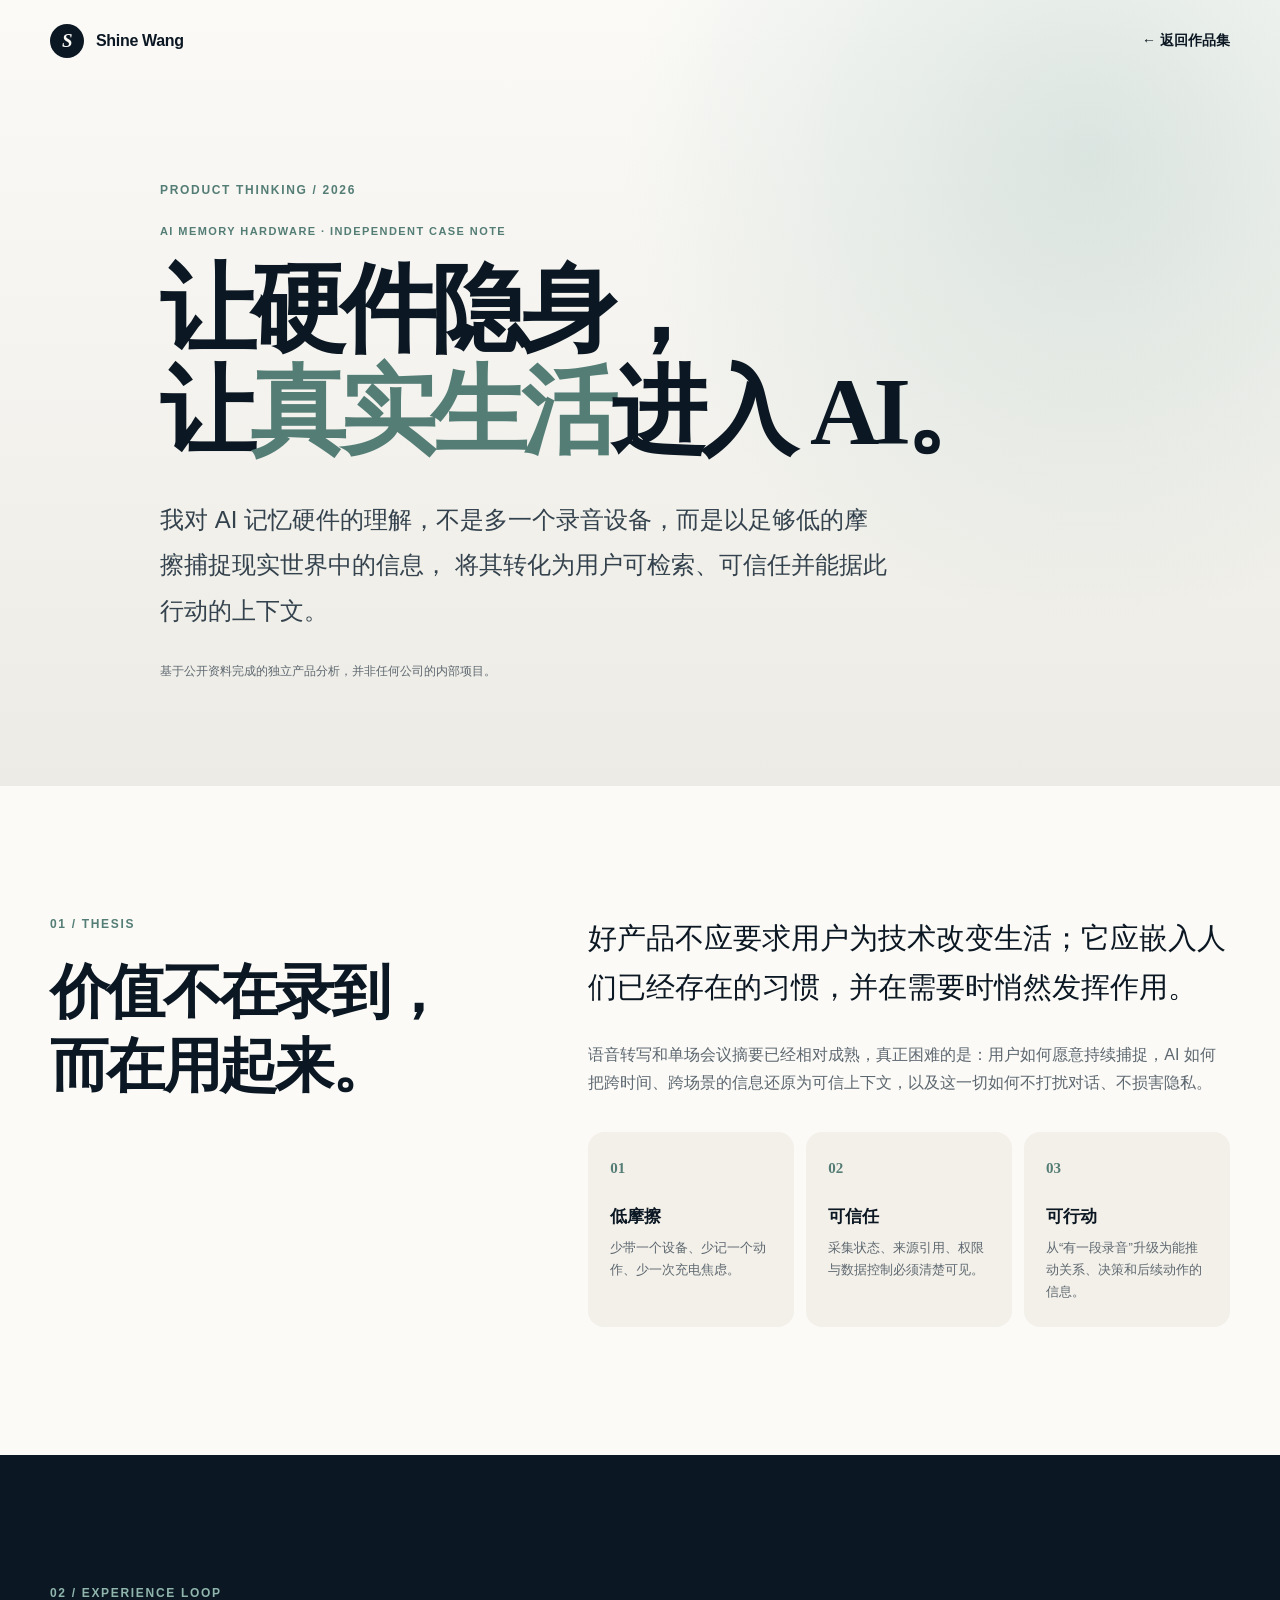
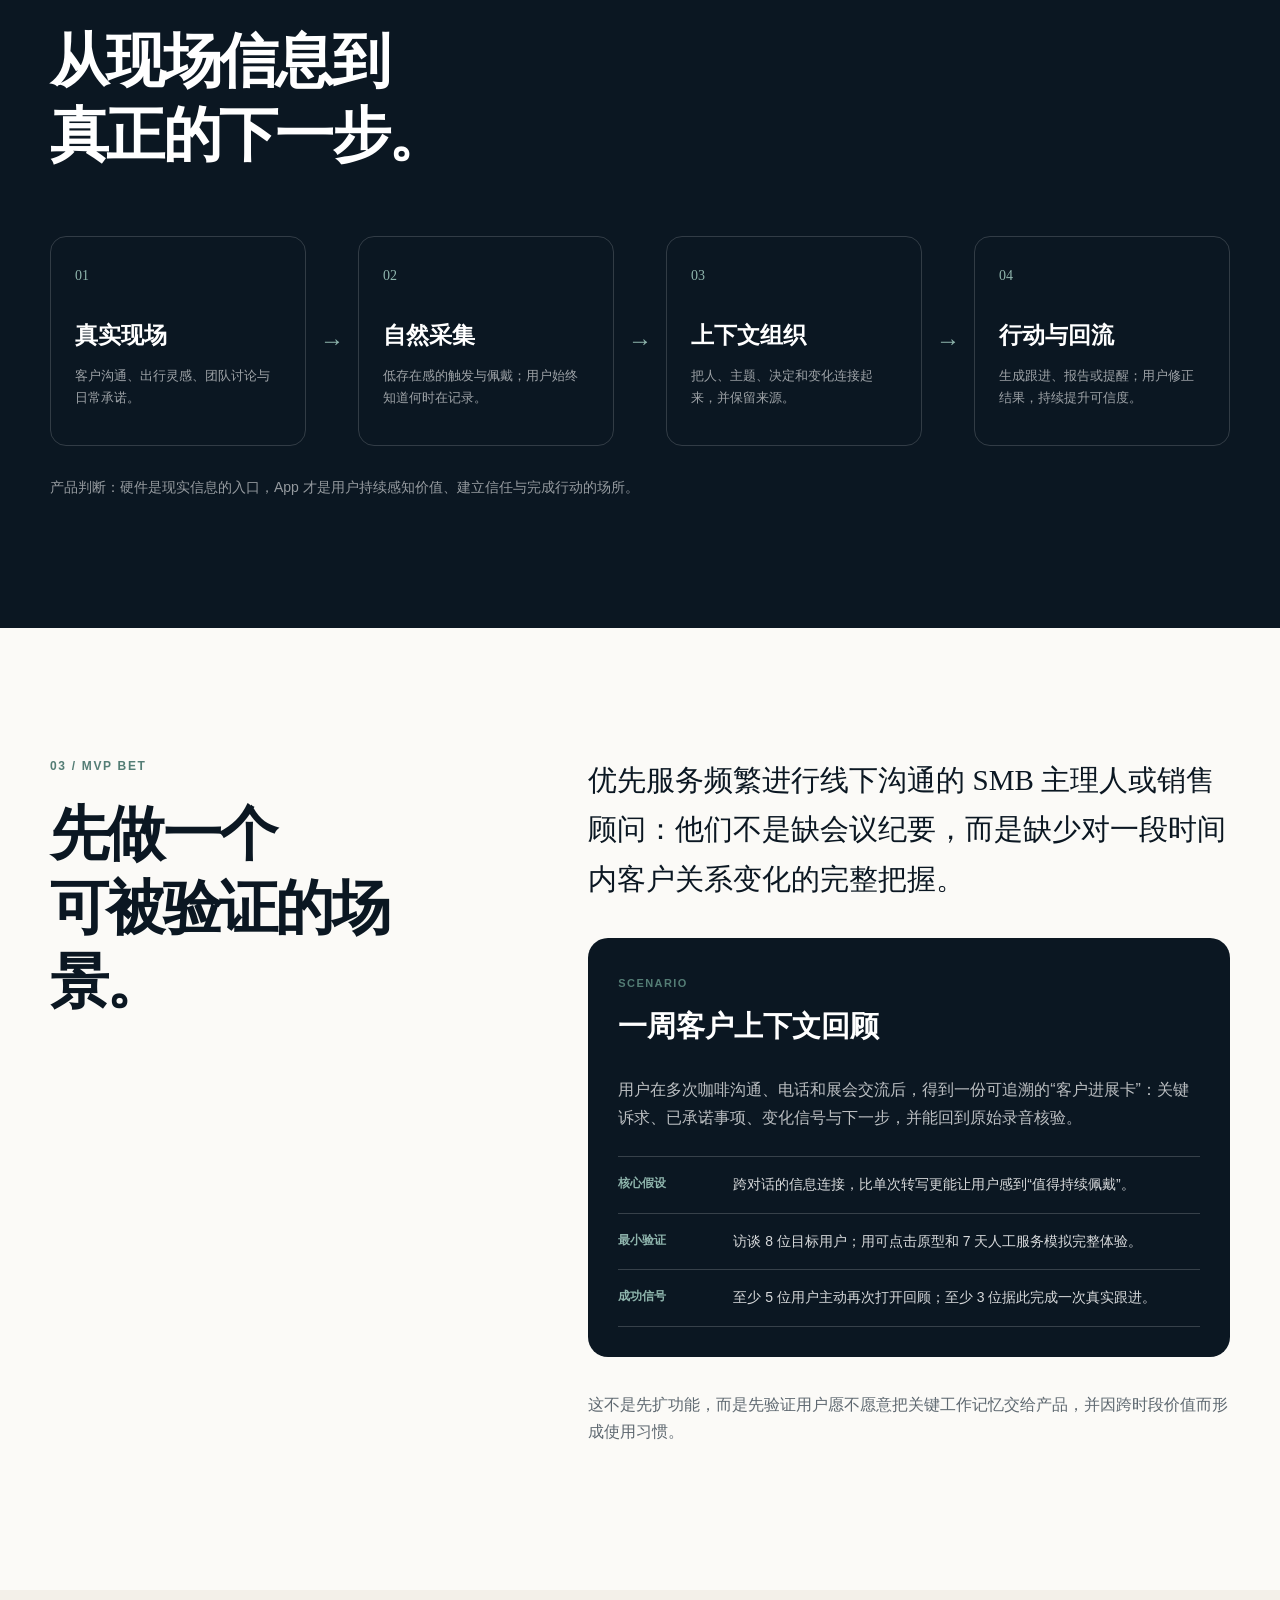
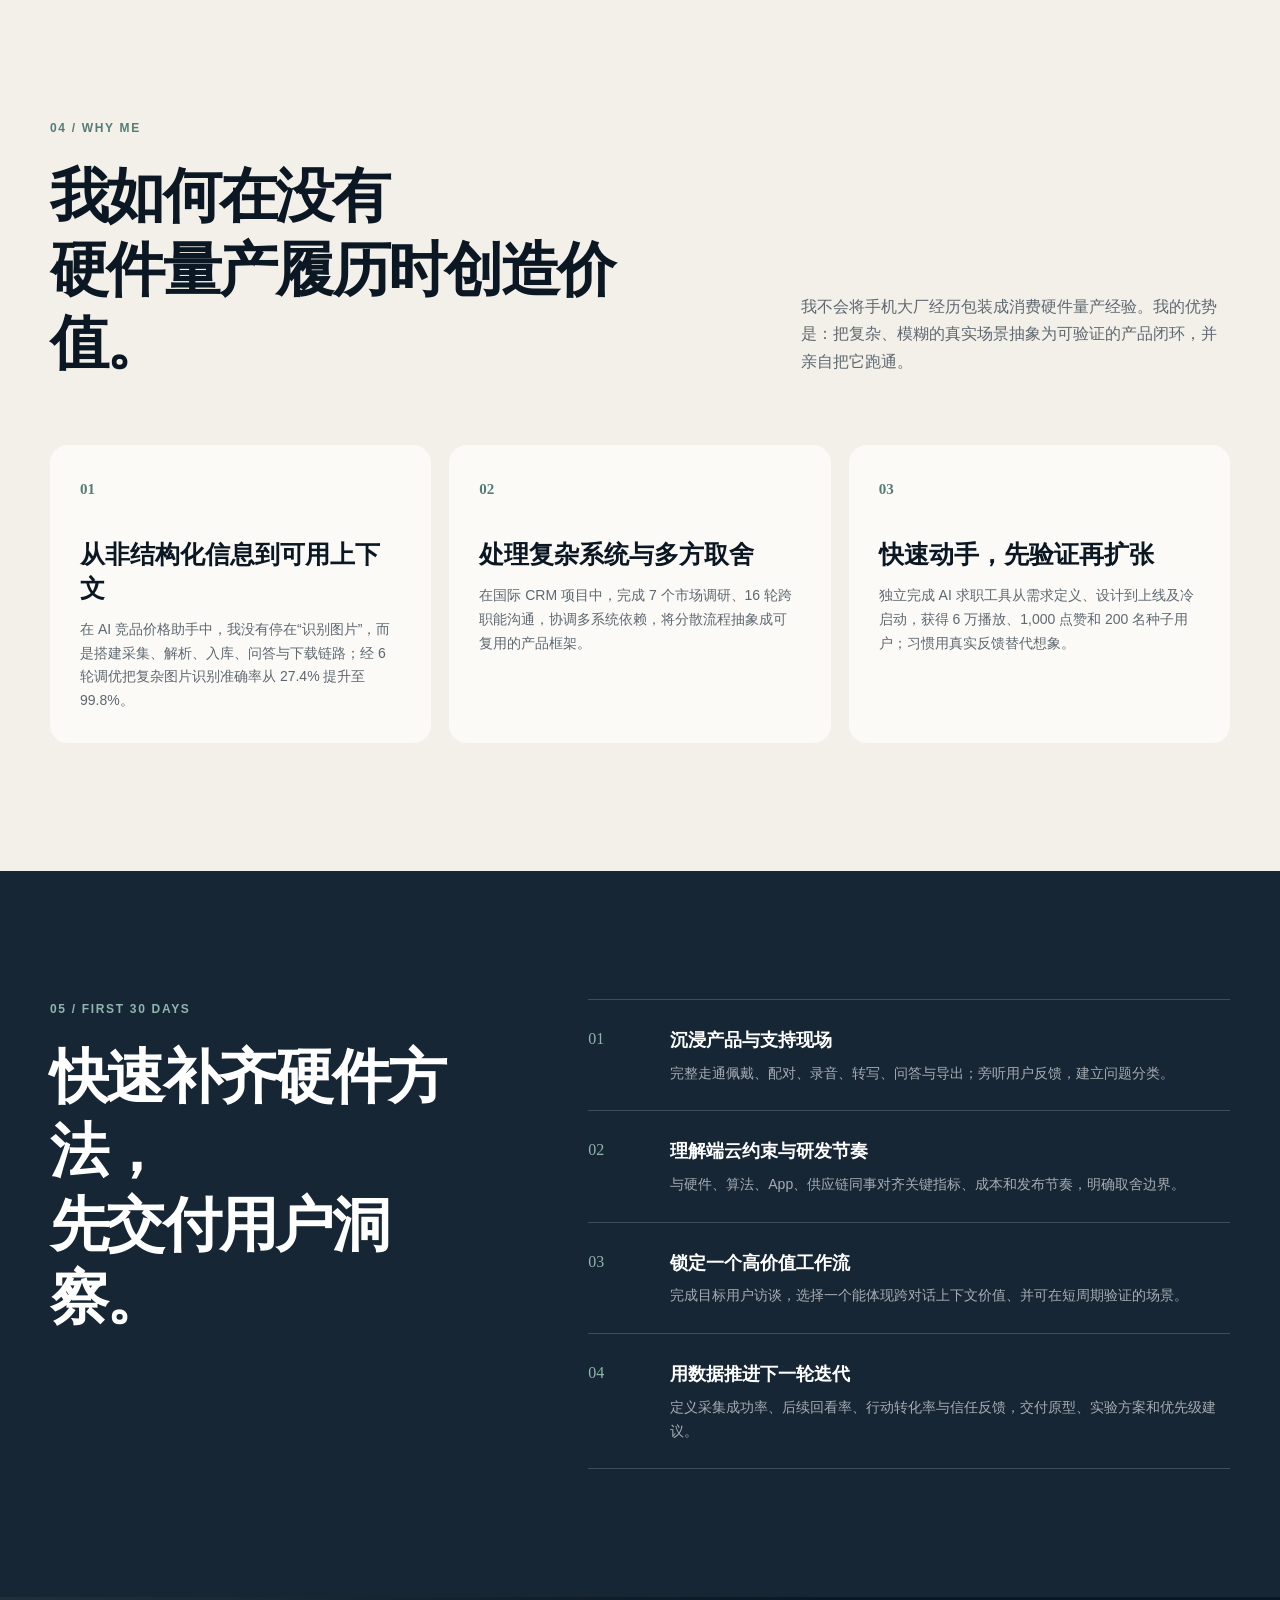
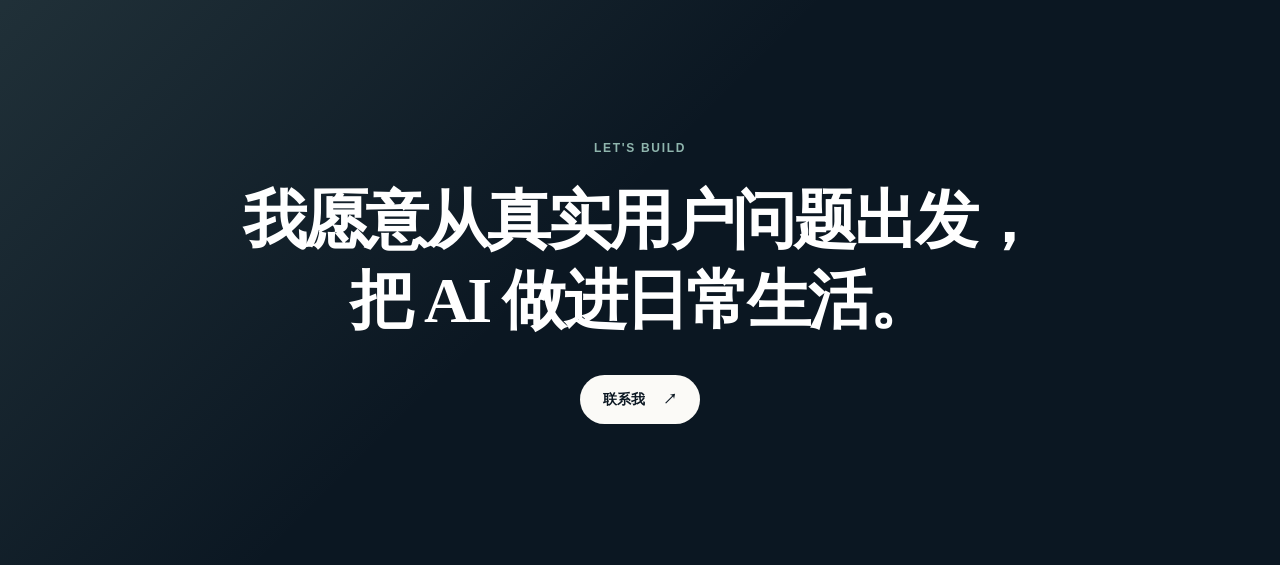
==== ai-memory-hardware-case.html @ 76bd816e "Add AI memory hardware case study" ====
<!doctype html>
<html lang="zh-CN">
<head>
  <meta charset="UTF-8">
  <meta name="viewport" content="width=device-width, initial-scale=1.0">
  <meta name="description" content="王海杏关于 AI 记忆硬件的独立产品思考：从无感采集、上下文理解到行动闭环。">
  <meta name="theme-color" content="#0b1722">
  <title>AI 记忆硬件产品思考｜Shine Wang</title>
  <link rel="stylesheet" href="./styles.css">
</head>
<body class="case-page">
  <a class="skip-link" href="#main">跳到主要内容</a>
  <header class="site-header scrolled" data-header>
    <nav class="nav shell" aria-label="主导航">
      <a class="brand" href="./index.html" aria-label="返回作品集首页">
        <span class="brand-mark">S</span>
        <span>Shine Wang</span>
      </a>
      <a class="case-back" href="./index.html#work">← 返回作品集</a>
    </nav>
  </header>

  <main id="main">
    <section class="case-hero">
      <div class="shell case-hero-inner" data-reveal>
        <p class="section-kicker">PRODUCT THINKING / 2026</p>
        <p class="case-label">AI MEMORY HARDWARE · INDEPENDENT CASE NOTE</p>
        <h1>让硬件隐身，<br>让<span>真实生活</span>进入 AI。</h1>
        <p class="case-lead">
          我对 AI 记忆硬件的理解，不是多一个录音设备，而是以足够低的摩擦捕捉现实世界中的信息，
          将其转化为用户可检索、可信任并能据此行动的上下文。
        </p>
        <p class="case-disclaimer">基于公开资料完成的独立产品分析，并非任何公司的内部项目。</p>
      </div>
    </section>

    <section class="case-section case-thesis">
      <div class="shell case-split">
        <div class="case-sticky" data-reveal>
          <p class="section-kicker">01 / THESIS</p>
          <h2>价值不在录到，<br>而在用起来。</h2>
        </div>
        <div class="case-copy" data-reveal>
          <p class="lead">好产品不应要求用户为技术改变生活；它应嵌入人们已经存在的习惯，并在需要时悄然发挥作用。</p>
          <p>语音转写和单场会议摘要已经相对成熟，真正困难的是：用户如何愿意持续捕捉，AI 如何把跨时间、跨场景的信息还原为可信上下文，以及这一切如何不打扰对话、不损害隐私。</p>
          <div class="principle-grid">
            <article><span>01</span><h3>低摩擦</h3><p>少带一个设备、少记一个动作、少一次充电焦虑。</p></article>
            <article><span>02</span><h3>可信任</h3><p>采集状态、来源引用、权限与数据控制必须清楚可见。</p></article>
            <article><span>03</span><h3>可行动</h3><p>从“有一段录音”升级为能推动关系、决策和后续动作的信息。</p></article>
          </div>
        </div>
      </div>
    </section>

    <section class="case-section case-loop">
      <div class="shell" data-reveal>
        <p class="section-kicker light">02 / EXPERIENCE LOOP</p>
        <h2>从现场信息到<br>真正的下一步。</h2>
        <div class="loop-flow" aria-label="AI 记忆硬件体验闭环">
          <article><span>01</span><strong>真实现场</strong><p>客户沟通、出行灵感、团队讨论与日常承诺。</p></article>
          <i aria-hidden="true">→</i>
          <article><span>02</span><strong>自然采集</strong><p>低存在感的触发与佩戴；用户始终知道何时在记录。</p></article>
          <i aria-hidden="true">→</i>
          <article><span>03</span><strong>上下文组织</strong><p>把人、主题、决定和变化连接起来，并保留来源。</p></article>
          <i aria-hidden="true">→</i>
          <article><span>04</span><strong>行动与回流</strong><p>生成跟进、报告或提醒；用户修正结果，持续提升可信度。</p></article>
        </div>
        <p class="case-caption">产品判断：硬件是现实信息的入口，App 才是用户持续感知价值、建立信任与完成行动的场所。</p>
      </div>
    </section>

    <section class="case-section">
      <div class="shell case-split">
        <div class="case-sticky" data-reveal>
          <p class="section-kicker">03 / MVP BET</p>
          <h2>先做一个<br>可被验证的场景。</h2>
        </div>
        <div class="case-copy" data-reveal>
          <p class="lead">优先服务频繁进行线下沟通的 SMB 主理人或销售顾问：他们不是缺会议纪要，而是缺少对一段时间内客户关系变化的完整把握。</p>
          <div class="mvp-card">
            <div><span class="case-eyebrow">SCENARIO</span><h3>一周客户上下文回顾</h3></div>
            <p>用户在多次咖啡沟通、电话和展会交流后，得到一份可追溯的“客户进展卡”：关键诉求、已承诺事项、变化信号与下一步，并能回到原始录音核验。</p>
            <dl>
              <div><dt>核心假设</dt><dd>跨对话的信息连接，比单次转写更能让用户感到“值得持续佩戴”。</dd></div>
              <div><dt>最小验证</dt><dd>访谈 8 位目标用户；用可点击原型和 7 天人工服务模拟完整体验。</dd></div>
              <div><dt>成功信号</dt><dd>至少 5 位用户主动再次打开回顾；至少 3 位据此完成一次真实跟进。</dd></div>
            </dl>
          </div>
          <p>这不是先扩功能，而是先验证用户愿不愿意把关键工作记忆交给产品，并因跨时段价值而形成使用习惯。</p>
        </div>
      </div>
    </section>

    <section class="case-section case-evidence">
      <div class="shell">
        <div class="case-evidence-heading" data-reveal>
          <div><p class="section-kicker">04 / WHY ME</p><h2>我如何在没有<br>硬件量产履历时创造价值。</h2></div>
          <p>我不会将手机大厂经历包装成消费硬件量产经验。我的优势是：把复杂、模糊的真实场景抽象为可验证的产品闭环，并亲自把它跑通。</p>
        </div>
        <div class="evidence-grid">
          <article data-reveal><span>01</span><h3>从非结构化信息到可用上下文</h3><p>在 AI 竞品价格助手中，我没有停在“识别图片”，而是搭建采集、解析、入库、问答与下载链路；经 6 轮调优把复杂图片识别准确率从 27.4% 提升至 99.8%。</p></article>
          <article data-reveal><span>02</span><h3>处理复杂系统与多方取舍</h3><p>在国际 CRM 项目中，完成 7 个市场调研、16 轮跨职能沟通，协调多系统依赖，将分散流程抽象成可复用的产品框架。</p></article>
          <article data-reveal><span>03</span><h3>快速动手，先验证再扩张</h3><p>独立完成 AI 求职工具从需求定义、设计到上线及冷启动，获得 6 万播放、1,000 点赞和 200 名种子用户；习惯用真实反馈替代想象。</p></article>
        </div>
      </div>
    </section>

    <section class="case-section case-plan">
      <div class="shell case-split">
        <div class="case-sticky" data-reveal>
          <p class="section-kicker light">05 / FIRST 30 DAYS</p>
          <h2>快速补齐硬件方法，<br>先交付用户洞察。</h2>
        </div>
        <ol class="plan-list" data-reveal>
          <li><span>01</span><div><h3>沉浸产品与支持现场</h3><p>完整走通佩戴、配对、录音、转写、问答与导出；旁听用户反馈，建立问题分类。</p></div></li>
          <li><span>02</span><div><h3>理解端云约束与研发节奏</h3><p>与硬件、算法、App、供应链同事对齐关键指标、成本和发布节奏，明确取舍边界。</p></div></li>
          <li><span>03</span><div><h3>锁定一个高价值工作流</h3><p>完成目标用户访谈，选择一个能体现跨对话上下文价值、并可在短周期验证的场景。</p></div></li>
          <li><span>04</span><div><h3>用数据推进下一轮迭代</h3><p>定义采集成功率、后续回看率、行动转化率与信任反馈，交付原型、实验方案和优先级建议。</p></div></li>
        </ol>
      </div>
    </section>

    <section class="case-contact">
      <div class="shell" data-reveal>
        <p class="section-kicker light">LET'S BUILD</p>
        <h2>我愿意从真实用户问题出发，<br>把 AI 做进日常生活。</h2>
        <a class="button button-light" href="mailto:ingridwang2021@163.com">联系我 <span aria-hidden="true">↗</span></a>
      </div>
    </section>
  </main>
  <script src="./script.js" defer></script>
</body>
</html>
---- styles.css ----
:root {
  --ink: #0b1722;
  --ink-soft: #162635;
  --paper: #f3f0e9;
  --paper-bright: #fbfaf7;
  --sage: #8fb5ad;
  --sage-dark: #547d75;
  --line: rgba(11, 23, 34, 0.16);
  --muted: #5e6870;
  --white: #ffffff;
  --shell: 1180px;
  --radius: 24px;
  --shadow: 0 24px 70px rgba(11, 23, 34, 0.12);
}

* {
  box-sizing: border-box;
}

html {
  scroll-behavior: smooth;
  scroll-padding-top: 92px;
}

body {
  margin: 0;
  color: var(--ink);
  background: var(--paper);
  font-family: Inter, "SF Pro Text", "PingFang SC", "Microsoft YaHei", sans-serif;
  line-height: 1.7;
  -webkit-font-smoothing: antialiased;
}

body.menu-open {
  overflow: hidden;
}

img {
  display: block;
  max-width: 100%;
}

a {
  color: inherit;
}

button,
a {
  -webkit-tap-highlight-color: transparent;
}

button:focus-visible,
a:focus-visible {
  outline: 3px solid var(--sage);
  outline-offset: 4px;
}

.skip-link {
  position: fixed;
  top: 10px;
  left: 10px;
  z-index: 2000;
  padding: 10px 16px;
  color: var(--white);
  background: var(--ink);
  border-radius: 8px;
  transform: translateY(-160%);
  transition: transform 0.2s ease;
}

.skip-link:focus {
  transform: translateY(0);
}

.shell {
  width: min(calc(100% - 40px), var(--shell));
  margin-inline: auto;
}

.site-header {
  position: fixed;
  inset: 0 0 auto;
  z-index: 1000;
  transition: background 0.25s ease, box-shadow 0.25s ease;
}

.site-header.scrolled {
  background: rgba(243, 240, 233, 0.9);
  box-shadow: 0 1px 0 var(--line);
  backdrop-filter: blur(18px);
  -webkit-backdrop-filter: blur(18px);
}

.nav {
  height: 82px;
  display: flex;
  align-items: center;
  justify-content: space-between;
}

.brand {
  display: inline-flex;
  align-items: center;
  gap: 12px;
  color: var(--ink);
  font-weight: 750;
  letter-spacing: -0.02em;
  text-decoration: none;
}

.brand-mark {
  width: 34px;
  height: 34px;
  display: grid;
  place-items: center;
  color: var(--paper-bright);
  background: var(--ink);
  border-radius: 50%;
  font-family: Georgia, "Times New Roman", serif;
  font-size: 19px;
  font-style: italic;
}

.nav-links {
  display: flex;
  align-items: center;
  gap: 32px;
}

.nav-links a {
  color: var(--ink);
  font-size: 14px;
  font-weight: 650;
  text-decoration: none;
}

.nav-links a:not(.nav-contact) {
  position: relative;
}

.nav-links a:not(.nav-contact)::after {
  position: absolute;
  right: 0;
  bottom: -6px;
  left: 0;
  height: 1px;
  content: "";
  background: var(--ink);
  transform: scaleX(0);
  transform-origin: right;
  transition: transform 0.2s ease;
}

.nav-links a:hover::after {
  transform: scaleX(1);
  transform-origin: left;
}

.nav-contact {
  padding: 10px 18px;
  color: var(--white) !important;
  background: var(--ink);
  border-radius: 999px;
}

.menu-button {
  display: none;
}

.hero {
  min-height: 100vh;
  padding: 145px 0 72px;
  overflow: hidden;
  background:
    radial-gradient(circle at 85% 22%, rgba(143, 181, 173, 0.22), transparent 26rem),
    linear-gradient(180deg, var(--paper-bright), var(--paper));
}

.hero-grid {
  display: grid;
  grid-template-columns: minmax(0, 1.15fr) minmax(340px, 0.7fr);
  gap: clamp(56px, 8vw, 110px);
  align-items: center;
}

.eyebrow,
.section-kicker {
  margin: 0 0 22px;
  color: var(--sage-dark);
  font-size: 12px;
  font-weight: 800;
  letter-spacing: 0.14em;
}

.eyebrow {
  display: flex;
  align-items: center;
  gap: 10px;
}

.eyebrow span {
  width: 28px;
  height: 1px;
  background: currentColor;
}

.hero h1 {
  max-width: 720px;
  margin: 0;
  font-family: "Songti SC", "STSong", Georgia, serif;
  font-size: clamp(48px, 6.5vw, 84px);
  font-weight: 600;
  letter-spacing: -0.055em;
  line-height: 1.08;
}

.hero h1 span {
  color: var(--sage-dark);
}

.hero-intro {
  max-width: 650px;
  margin: 30px 0 0;
  color: #34424d;
  font-size: clamp(17px, 1.7vw, 20px);
  line-height: 1.9;
}

.hero-actions,
.contact-actions {
  display: flex;
  flex-wrap: wrap;
  gap: 12px;
}

.hero-actions {
  margin-top: 36px;
}

.button {
  min-height: 48px;
  display: inline-flex;
  align-items: center;
  justify-content: center;
  gap: 18px;
  padding: 12px 22px;
  border: 1px solid transparent;
  border-radius: 999px;
  font-size: 14px;
  font-weight: 750;
  text-decoration: none;
  transition: transform 0.2s ease, background 0.2s ease, color 0.2s ease;
}

.button:hover {
  transform: translateY(-2px);
}

.button-primary {
  color: var(--white);
  background: var(--ink);
}

.button-primary:hover {
  background: var(--sage-dark);
}

.button-ghost {
  border-color: var(--line);
  background: rgba(255, 255, 255, 0.4);
}

.hero-focus {
  display: flex;
  flex-wrap: wrap;
  gap: 10px;
  margin-top: 34px;
}

.hero-focus span {
  padding: 7px 12px;
  color: var(--muted);
  border: 1px solid var(--line);
  border-radius: 999px;
  font-size: 12px;
  font-weight: 650;
}

.portrait-wrap {
  position: relative;
  width: min(100%, 430px);
  justify-self: end;
}

.portrait-card {
  position: relative;
  padding: 12px;
  background: #e9ebe8;
  border: 1px solid rgba(255, 255, 255, 0.9);
  border-radius: 30px;
  box-shadow: var(--shadow);
  transform: rotate(1.2deg);
}

.portrait-card::before {
  position: absolute;
  top: -18px;
  left: 50%;
  width: 92px;
  height: 35px;
  content: "";
  background: rgba(220, 216, 202, 0.78);
  box-shadow: 0 3px 8px rgba(11, 23, 34, 0.08);
  transform: translateX(-50%) rotate(-2deg);
}

.portrait-card img {
  width: 100%;
  aspect-ratio: 2 / 3;
  object-fit: cover;
  border-radius: 21px;
}

.portrait-note {
  position: absolute;
  right: -32px;
  bottom: 48px;
  min-width: 180px;
  padding: 16px 20px;
  color: var(--white);
  background: var(--ink);
  border-radius: 16px;
  box-shadow: 0 14px 30px rgba(11, 23, 34, 0.22);
  transform: rotate(-3deg);
}

.portrait-note span,
.portrait-note strong {
  display: block;
}

.portrait-note span {
  margin-bottom: 3px;
  color: var(--sage);
  font-size: 10px;
  font-weight: 800;
  letter-spacing: 0.16em;
}

.portrait-note strong {
  font-size: 13px;
}

.impact-strip {
  display: grid;
  grid-template-columns: repeat(3, 1fr);
  margin-top: 76px;
  border-top: 1px solid var(--line);
}

.impact-strip > div {
  display: grid;
  grid-template-columns: auto 1fr;
  gap: 18px;
  align-items: center;
  padding: 27px 32px;
  border-right: 1px solid var(--line);
}

.impact-strip > div:first-child {
  padding-left: 0;
}

.impact-strip > div:last-child {
  border-right: 0;
}

.impact-strip strong {
  font-family: Georgia, "Times New Roman", serif;
  font-size: 28px;
}

.impact-strip span {
  max-width: 120px;
  color: var(--muted);
  font-size: 12px;
  line-height: 1.5;
}

.section {
  padding: clamp(86px, 10vw, 140px) 0;
}

.about {
  background: var(--paper);
}

.about-grid,
.experience-grid {
  display: grid;
  grid-template-columns: 0.85fr 1.15fr;
  gap: clamp(50px, 10vw, 140px);
}

.section-heading h2,
.work-heading h2,
.contact h2 {
  margin: 0;
  font-family: "Songti SC", "STSong", Georgia, serif;
  font-size: clamp(38px, 5vw, 62px);
  font-weight: 600;
  letter-spacing: -0.045em;
  line-height: 1.22;
}

.lead {
  margin-top: 0;
  color: var(--ink);
  font-size: clamp(21px, 2.4vw, 29px);
  font-family: "Songti SC", "STSong", Georgia, serif;
  line-height: 1.7;
}

.about-copy > p:not(.lead) {
  color: var(--muted);
  font-size: 16px;
}

.capability-list {
  display: grid;
  grid-template-columns: repeat(2, minmax(0, 1fr));
  gap: 0 28px;
  margin-top: 38px;
  border-top: 1px solid var(--line);
}

.capability-list span {
  padding: 14px 0;
  border-bottom: 1px solid var(--line);
  font-size: 14px;
  font-weight: 700;
}

.work {
  color: var(--white);
  background: var(--ink);
}

.section-kicker.light {
  color: var(--sage);
}

.work-heading {
  display: grid;
  grid-template-columns: 1fr 0.7fr;
  gap: 60px;
  align-items: end;
  margin-bottom: 70px;
}

.work-heading > p {
  max-width: 480px;
  margin: 0 0 8px;
  color: rgba(255, 255, 255, 0.62);
  font-size: 15px;
}

.project-list {
  border-top: 1px solid rgba(255, 255, 255, 0.18);
}

.project {
  display: grid;
  grid-template-columns: 70px minmax(0, 1fr) 180px;
  gap: 36px;
  padding: 52px 0;
  border-bottom: 1px solid rgba(255, 255, 255, 0.18);
}

.project-index {
  color: var(--sage);
  font-family: Georgia, "Times New Roman", serif;
  font-size: 18px;
}

.project-main {
  max-width: 730px;
}

.project-tags {
  display: flex;
  flex-wrap: wrap;
  gap: 8px;
  margin-bottom: 14px;
}

.project-tags span {
  padding: 5px 9px;
  color: var(--sage);
  border: 1px solid rgba(143, 181, 173, 0.42);
  border-radius: 999px;
  font-size: 9px;
  font-weight: 800;
  letter-spacing: 0.12em;
}

.project h3 {
  margin: 0 0 14px;
  font-family: "Songti SC", "STSong", Georgia, serif;
  font-size: clamp(29px, 3vw, 42px);
  font-weight: 600;
}

.project p {
  margin: 0;
  color: rgba(255, 255, 255, 0.66);
}

.project ul {
  display: grid;
  gap: 5px;
  margin: 22px 0 0;
  padding: 0;
  list-style: none;
}

.project li {
  position: relative;
  padding-left: 18px;
  color: rgba(255, 255, 255, 0.88);
  font-size: 14px;
}

.project li::before {
  position: absolute;
  top: 0.65em;
  left: 0;
  width: 5px;
  height: 5px;
  content: "";
  background: var(--sage);
  border-radius: 50%;
}

.project-metric {
  align-self: start;
  padding-left: 26px;
  border-left: 1px solid rgba(255, 255, 255, 0.18);
}

.project-metric strong,
.project-metric span {
  display: block;
}

.project-metric strong {
  color: var(--sage);
  font-family: Georgia, "Times New Roman", serif;
  font-size: 46px;
  line-height: 1.15;
}

.project-metric span {
  margin-top: 8px;
  color: rgba(255, 255, 255, 0.5);
  font-size: 12px;
  line-height: 1.5;
}

.text-link {
  display: inline-flex;
  gap: 9px;
  margin-top: 26px;
  padding-bottom: 3px;
  color: var(--white);
  border-bottom: 1px solid var(--sage);
  font-size: 13px;
  font-weight: 750;
  text-decoration: none;
}

.experience {
  background: var(--paper-bright);
}

.timeline {
  border-top: 1px solid var(--line);
}

.timeline-item {
  display: grid;
  grid-template-columns: 145px 1fr;
  gap: 32px;
  padding: 30px 0;
  border-bottom: 1px solid var(--line);
}

.timeline-date {
  color: var(--sage-dark);
  font-family: Georgia, "Times New Roman", serif;
  font-size: 14px;
  font-weight: 700;
}

.timeline-place {
  margin: 0 0 6px !important;
  color: var(--sage-dark) !important;
  font-size: 12px !important;
  font-weight: 800;
  letter-spacing: 0.05em;
}

.timeline h3 {
  margin: 0 0 7px;
  font-size: 20px;
}

.timeline p {
  margin: 0;
  color: var(--muted);
  font-size: 14px;
}

.contact {
  color: var(--white);
  background:
    linear-gradient(135deg, rgba(143, 181, 173, 0.12), transparent 48%),
    var(--ink-soft);
}

.contact-inner {
  max-width: 900px;
  text-align: center;
}

.contact h2 {
  margin-bottom: 28px;
  font-size: clamp(42px, 6vw, 72px);
}

.contact-inner > p:not(.section-kicker) {
  color: rgba(255, 255, 255, 0.62);
}

.contact-actions {
  justify-content: center;
  margin-top: 36px;
}

.button-light {
  color: var(--ink);
  background: var(--paper-bright);
}

.button-outline-light {
  color: var(--white);
  border-color: rgba(255, 255, 255, 0.32);
}

.button-outline-light:hover {
  color: var(--ink);
  background: var(--white);
}

.footer {
  padding: 24px 0;
  color: rgba(255, 255, 255, 0.6);
  background: var(--ink);
  border-top: 1px solid rgba(255, 255, 255, 0.12);
}

.footer .shell {
  display: flex;
  justify-content: space-between;
  gap: 20px;
}

.footer p {
  margin: 0;
  font-size: 11px;
  font-weight: 650;
  letter-spacing: 0.08em;
  text-transform: uppercase;
}

/* AI memory hardware case */
.case-page { background: var(--paper-bright); }

.case-back { color: var(--ink); font-size: 14px; font-weight: 750; text-decoration: none; }
.case-back:hover { color: var(--sage-dark); }

.case-hero { padding: 180px 0 104px; background: radial-gradient(circle at 85% 20%, rgba(143,181,173,.28), transparent 29rem), linear-gradient(180deg, #fbfaf7, #ecebe5); }
.case-hero-inner { max-width: 960px; }
.case-label, .case-eyebrow { color: var(--sage-dark); font-size: 11px; font-weight: 800; letter-spacing: .13em; }
.case-label { margin: 0 0 18px; }
.case-hero h1 { max-width: 880px; margin: 0; font-family: "Songti SC", "STSong", Georgia, serif; font-size: clamp(50px, 7.5vw, 96px); font-weight: 600; letter-spacing: -.06em; line-height: 1.06; }
.case-hero h1 span { color: var(--sage-dark); }
.case-lead { max-width: 730px; margin: 34px 0 0; color: #34424d; font-size: clamp(18px, 2.1vw, 24px); line-height: 1.9; }
.case-disclaimer { margin: 28px 0 0; color: var(--muted); font-size: 12px; }

.case-section { padding: clamp(84px, 10vw, 140px) 0; }
.case-split { display: grid; grid-template-columns: .78fr 1.22fr; gap: clamp(54px, 10vw, 144px); }
.case-sticky h2, .case-evidence-heading h2, .case-loop h2, .case-contact h2 { margin: 0; font-family: "Songti SC", "STSong", Georgia, serif; font-size: clamp(36px, 4.6vw, 60px); font-weight: 600; letter-spacing: -.045em; line-height: 1.25; }
.case-copy > p:not(.lead) { color: var(--muted); font-size: 16px; }
.principle-grid { display: grid; grid-template-columns: repeat(3, 1fr); gap: 12px; margin-top: 36px; }
.principle-grid article { min-height: 195px; padding: 22px; background: var(--paper); border-radius: 16px; }
.principle-grid span, .evidence-grid > article > span { color: var(--sage-dark); font-family: Georgia, serif; font-size: 15px; font-weight: 700; }
.principle-grid h3 { margin: 22px 0 5px; font-size: 17px; }
.principle-grid p { margin: 0; color: var(--muted); font-size: 13px; line-height: 1.7; }

.case-loop { color: var(--white); background: var(--ink); }
.case-loop h2 { max-width: 600px; }
.loop-flow { display: grid; grid-template-columns: 1fr auto 1fr auto 1fr auto 1fr; gap: 14px; align-items: stretch; margin-top: 64px; }
.loop-flow article { min-height: 210px; padding: 24px; border: 1px solid rgba(255,255,255,.16); border-radius: 16px; }
.loop-flow article span { color: var(--sage); font-family: Georgia, serif; font-size: 14px; }
.loop-flow strong { display: block; margin: 28px 0 9px; font-family: "Songti SC", Georgia, serif; font-size: 23px; font-weight: 600; }
.loop-flow p { margin: 0; color: rgba(255,255,255,.6); font-size: 13px; line-height: 1.75; }
.loop-flow > i { align-self: center; color: var(--sage); font-size: 24px; font-style: normal; }
.case-caption { max-width: 720px; margin: 30px 0 0; color: rgba(255,255,255,.57); font-size: 14px; }

.mvp-card { margin: 34px 0; padding: 30px; background: var(--ink); border-radius: 20px; color: var(--white); }
.mvp-card h3 { margin: 7px 0 0; font-family: "Songti SC", Georgia, serif; font-size: 29px; font-weight: 600; }
.mvp-card > p { margin: 25px 0; color: rgba(255,255,255,.72); }
.mvp-card dl { margin: 0; border-top: 1px solid rgba(255,255,255,.18); }
.mvp-card dl > div { display: grid; grid-template-columns: 100px 1fr; gap: 15px; padding: 16px 0; border-bottom: 1px solid rgba(255,255,255,.18); }
.mvp-card dt { color: var(--sage); font-size: 12px; font-weight: 750; }
.mvp-card dd { margin: 0; color: rgba(255,255,255,.84); font-size: 14px; }

.case-evidence { background: var(--paper); }
.case-evidence-heading { display: grid; grid-template-columns: 1fr .64fr; gap: 80px; align-items: end; }
.case-evidence-heading > p { margin: 0 0 6px; color: var(--muted); font-size: 16px; }
.evidence-grid { display: grid; grid-template-columns: repeat(3, 1fr); gap: 18px; margin-top: 64px; }
.evidence-grid article { padding: 30px; background: var(--paper-bright); border-radius: 18px; }
.evidence-grid h3 { margin: 36px 0 12px; font-family: "Songti SC", Georgia, serif; font-size: 25px; font-weight: 600; line-height: 1.35; }
.evidence-grid p { margin: 0; color: var(--muted); font-size: 14px; }

.case-plan { color: var(--white); background: var(--ink-soft); }
.case-plan .section-kicker { color: var(--sage); }
.plan-list { display: grid; gap: 0; margin: 0; padding: 0; list-style: none; border-top: 1px solid rgba(255,255,255,.18); }
.plan-list li { display: grid; grid-template-columns: 64px 1fr; gap: 18px; padding: 25px 0; border-bottom: 1px solid rgba(255,255,255,.18); }
.plan-list span { color: var(--sage); font-family: Georgia, serif; font-size: 16px; }
.plan-list h3 { margin: 0 0 6px; font-size: 18px; }
.plan-list p { margin: 0; color: rgba(255,255,255,.62); font-size: 14px; }

.case-contact { padding: clamp(80px, 11vw, 160px) 0; color: var(--white); text-align: center; background: linear-gradient(135deg, rgba(143,181,173,.16), transparent 45%), var(--ink); }
.case-contact h2 { margin: 0 auto 34px; font-size: clamp(37px, 5vw, 66px); }

@media (max-width: 900px) {
  .case-split, .case-evidence-heading { grid-template-columns: 1fr; gap: 40px; }
  .loop-flow { grid-template-columns: 1fr 1fr; }
  .loop-flow > i { display: none; }
}

@media (max-width: 620px) {
  .case-hero { padding: 130px 0 74px; }
  .case-hero h1 { font-size: clamp(46px, 13vw, 66px); }
  .case-lead { font-size: 17px; }
  .principle-grid, .evidence-grid, .loop-flow { grid-template-columns: 1fr; }
  .principle-grid article, .loop-flow article { min-height: auto; }
  .mvp-card { padding: 24px; }
  .mvp-card dl > div { grid-template-columns: 1fr; gap: 5px; }
  .case-back { font-size: 13px; }
}

[data-reveal] {
  opacity: 0;
  transform: translateY(22px);
  transition: opacity 0.65s ease, transform 0.65s ease;
}

[data-reveal].revealed {
  opacity: 1;
  transform: none;
}

@media (max-width: 980px) {
  .hero-grid {
    grid-template-columns: 1fr 360px;
    gap: 42px;
  }

  .portrait-note {
    right: -8px;
  }

  .impact-strip > div {
    grid-template-columns: 1fr;
    gap: 2px;
    padding-inline: 24px;
  }

  .about-grid,
  .experience-grid {
    grid-template-columns: 0.75fr 1.25fr;
    gap: 52px;
  }
}

@media (max-width: 760px) {
  html {
    scroll-padding-top: 72px;
  }

  .shell {
    width: min(calc(100% - 28px), var(--shell));
  }

  .nav {
    height: 70px;
  }

  .menu-button {
    position: relative;
    z-index: 2;
    display: inline-flex;
    align-items: center;
    gap: 10px;
    padding: 7px;
    color: var(--ink);
    background: transparent;
    border: 0;
    font: inherit;
    font-size: 12px;
    font-weight: 750;
  }

  .menu-lines {
    width: 23px;
    display: grid;
    gap: 6px;
  }

  .menu-lines i {
    display: block;
    width: 100%;
    height: 1px;
    background: currentColor;
    transition: transform 0.2s ease;
  }

  .menu-button[aria-expanded="true"] .menu-lines i:first-child {
    transform: translateY(3.5px) rotate(45deg);
  }

  .menu-button[aria-expanded="true"] .menu-lines i:last-child {
    transform: translateY(-3.5px) rotate(-45deg);
  }

  .nav-links {
    position: fixed;
    inset: 0;
    display: flex;
    flex-direction: column;
    align-items: flex-start;
    justify-content: center;
    gap: 24px;
    padding: 70px 34px;
    background: var(--paper-bright);
    visibility: hidden;
    opacity: 0;
    transform: translateY(-12px);
    transition: opacity 0.2s ease, transform 0.2s ease, visibility 0.2s;
  }

  .nav-links.open {
    visibility: visible;
    opacity: 1;
    transform: none;
  }

  .nav-links a {
    font-family: "Songti SC", "STSong", Georgia, serif;
    font-size: 30px;
  }

  .nav-contact {
    margin-top: 6px;
    font-family: inherit !important;
    font-size: 15px !important;
  }

  .hero {
    padding: 112px 0 50px;
  }

  .hero-grid {
    grid-template-columns: 1fr;
    gap: 52px;
  }

  .hero h1 {
    font-size: clamp(45px, 13vw, 66px);
  }

  .hero-intro {
    font-size: 16px;
  }

  .portrait-wrap {
    width: min(87vw, 420px);
    justify-self: center;
  }

  .portrait-note {
    right: -2px;
    bottom: 28px;
  }

  .impact-strip {
    grid-template-columns: 1fr;
    margin-top: 62px;
  }

  .impact-strip > div {
    grid-template-columns: 110px 1fr;
    padding: 18px 0;
    border-right: 0;
    border-bottom: 1px solid var(--line);
  }

  .impact-strip > div:last-child {
    border-bottom: 0;
  }

  .about-grid,
  .experience-grid,
  .work-heading {
    grid-template-columns: 1fr;
    gap: 44px;
  }

  .capability-list {
    grid-template-columns: 1fr;
  }

  .work-heading {
    margin-bottom: 52px;
  }

  .project {
    grid-template-columns: 38px minmax(0, 1fr);
    gap: 18px;
    padding: 42px 0;
  }

  .project-metric {
    grid-column: 2;
    display: flex;
    align-items: center;
    gap: 14px;
    margin-top: 8px;
    padding: 18px 0 0;
    border-top: 1px solid rgba(255, 255, 255, 0.18);
    border-left: 0;
  }

  .project-metric strong {
    font-size: 34px;
  }

  .project-metric span {
    margin: 0;
  }

  .timeline-item {
    grid-template-columns: 1fr;
    gap: 6px;
  }

  .contact-inner {
    text-align: left;
  }

  .contact-actions {
    justify-content: flex-start;
  }

  .contact-actions .button-light {
    width: 100%;
  }

  .footer .shell {
    flex-direction: column;
  }
}

@media (prefers-reduced-motion: reduce) {
  html {
    scroll-behavior: auto;
  }

  *,
  *::before,
  *::after {
    scroll-behavior: auto !important;
    transition-duration: 0.01ms !important;
    animation-duration: 0.01ms !important;
    animation-iteration-count: 1 !important;
  }

  [data-reveal] {
    opacity: 1;
    transform: none;
  }
}
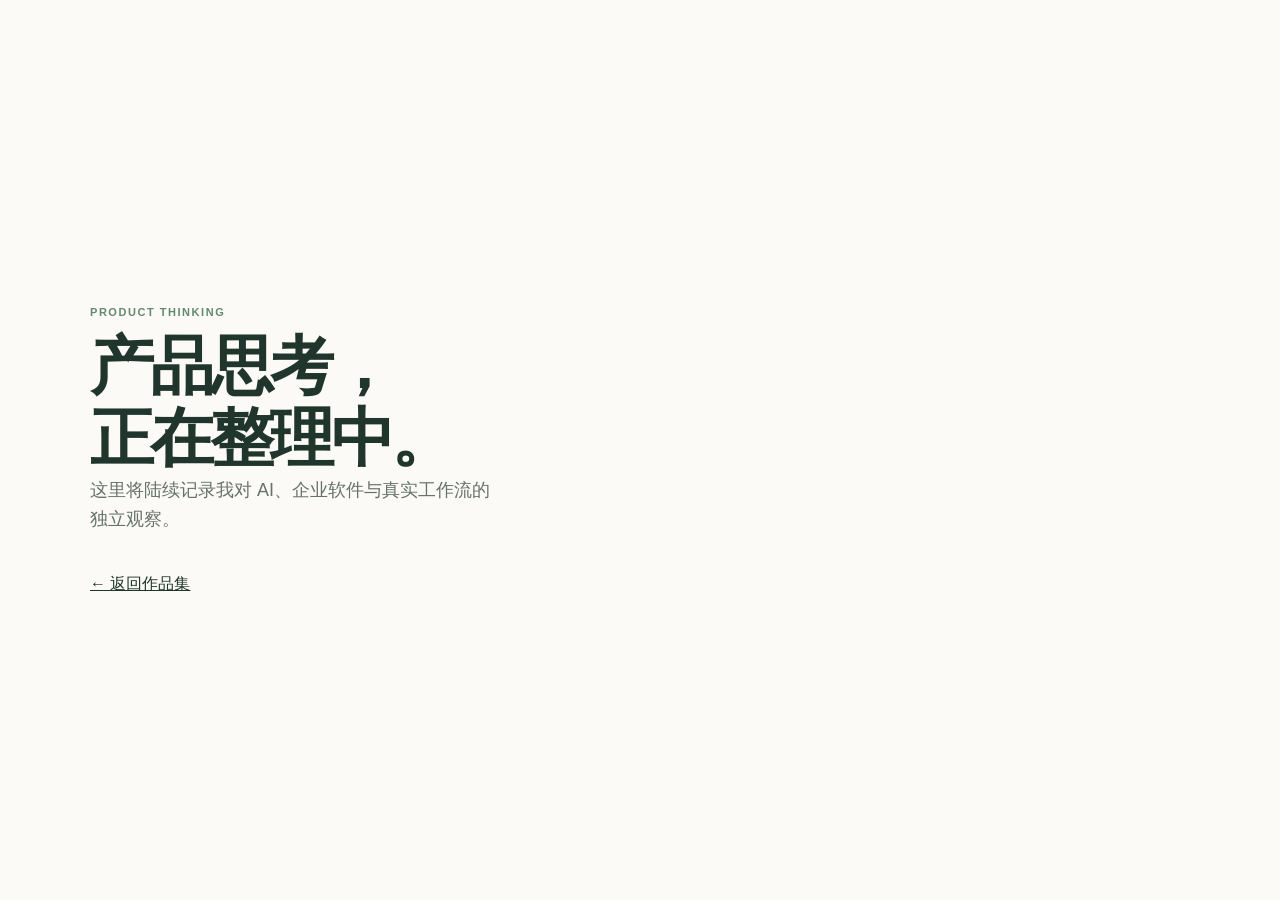
==== commit e427c0e3: "Set product thinking placeholder" ====
--- a/ai-memory-hardware-case.html
+++ b/ai-memory-hardware-case.html
@@ -1,133 +1 @@
-<!doctype html>
-<html lang="zh-CN">
-<head>
-  <meta charset="UTF-8">
-  <meta name="viewport" content="width=device-width, initial-scale=1.0">
-  <meta name="description" content="王海杏关于 AI 记忆硬件的独立产品思考：从无感采集、上下文理解到行动闭环。">
-  <meta name="theme-color" content="#0b1722">
-  <title>AI 记忆硬件产品思考｜Shine Wang</title>
-  <link rel="stylesheet" href="./styles.css">
-</head>
-<body class="case-page">
-  <a class="skip-link" href="#main">跳到主要内容</a>
-  <header class="site-header scrolled" data-header>
-    <nav class="nav shell" aria-label="主导航">
-      <a class="brand" href="./index.html" aria-label="返回作品集首页">
-        <span class="brand-mark">S</span>
-        <span>Shine Wang</span>
-      </a>
-      <a class="case-back" href="./index.html#work">← 返回作品集</a>
-    </nav>
-  </header>
-
-  <main id="main">
-    <section class="case-hero">
-      <div class="shell case-hero-inner" data-reveal>
-        <p class="section-kicker">PRODUCT THINKING / 2026</p>
-        <p class="case-label">AI MEMORY HARDWARE · INDEPENDENT CASE NOTE</p>
-        <h1>让硬件隐身，<br>让<span>真实生活</span>进入 AI。</h1>
-        <p class="case-lead">
-          我对 AI 记忆硬件的理解，不是多一个录音设备，而是以足够低的摩擦捕捉现实世界中的信息，
-          将其转化为用户可检索、可信任并能据此行动的上下文。
-        </p>
-        <p class="case-disclaimer">基于公开资料完成的独立产品分析，并非任何公司的内部项目。</p>
-      </div>
-    </section>
-
-    <section class="case-section case-thesis">
-      <div class="shell case-split">
-        <div class="case-sticky" data-reveal>
-          <p class="section-kicker">01 / THESIS</p>
-          <h2>价值不在录到，<br>而在用起来。</h2>
-        </div>
-        <div class="case-copy" data-reveal>
-          <p class="lead">好产品不应要求用户为技术改变生活；它应嵌入人们已经存在的习惯，并在需要时悄然发挥作用。</p>
-          <p>语音转写和单场会议摘要已经相对成熟，真正困难的是：用户如何愿意持续捕捉，AI 如何把跨时间、跨场景的信息还原为可信上下文，以及这一切如何不打扰对话、不损害隐私。</p>
-          <div class="principle-grid">
-            <article><span>01</span><h3>低摩擦</h3><p>少带一个设备、少记一个动作、少一次充电焦虑。</p></article>
-            <article><span>02</span><h3>可信任</h3><p>采集状态、来源引用、权限与数据控制必须清楚可见。</p></article>
-            <article><span>03</span><h3>可行动</h3><p>从“有一段录音”升级为能推动关系、决策和后续动作的信息。</p></article>
-          </div>
-        </div>
-      </div>
-    </section>
-
-    <section class="case-section case-loop">
-      <div class="shell" data-reveal>
-        <p class="section-kicker light">02 / EXPERIENCE LOOP</p>
-        <h2>从现场信息到<br>真正的下一步。</h2>
-        <div class="loop-flow" aria-label="AI 记忆硬件体验闭环">
-          <article><span>01</span><strong>真实现场</strong><p>客户沟通、出行灵感、团队讨论与日常承诺。</p></article>
-          <i aria-hidden="true">→</i>
-          <article><span>02</span><strong>自然采集</strong><p>低存在感的触发与佩戴；用户始终知道何时在记录。</p></article>
-          <i aria-hidden="true">→</i>
-          <article><span>03</span><strong>上下文组织</strong><p>把人、主题、决定和变化连接起来，并保留来源。</p></article>
-          <i aria-hidden="true">→</i>
-          <article><span>04</span><strong>行动与回流</strong><p>生成跟进、报告或提醒；用户修正结果，持续提升可信度。</p></article>
-        </div>
-        <p class="case-caption">产品判断：硬件是现实信息的入口，App 才是用户持续感知价值、建立信任与完成行动的场所。</p>
-      </div>
-    </section>
-
-    <section class="case-section">
-      <div class="shell case-split">
-        <div class="case-sticky" data-reveal>
-          <p class="section-kicker">03 / MVP BET</p>
-          <h2>先做一个<br>可被验证的场景。</h2>
-        </div>
-        <div class="case-copy" data-reveal>
-          <p class="lead">优先服务频繁进行线下沟通的 SMB 主理人或销售顾问：他们不是缺会议纪要，而是缺少对一段时间内客户关系变化的完整把握。</p>
-          <div class="mvp-card">
-            <div><span class="case-eyebrow">SCENARIO</span><h3>一周客户上下文回顾</h3></div>
-            <p>用户在多次咖啡沟通、电话和展会交流后，得到一份可追溯的“客户进展卡”：关键诉求、已承诺事项、变化信号与下一步，并能回到原始录音核验。</p>
-            <dl>
-              <div><dt>核心假设</dt><dd>跨对话的信息连接，比单次转写更能让用户感到“值得持续佩戴”。</dd></div>
-              <div><dt>最小验证</dt><dd>访谈 8 位目标用户；用可点击原型和 7 天人工服务模拟完整体验。</dd></div>
-              <div><dt>成功信号</dt><dd>至少 5 位用户主动再次打开回顾；至少 3 位据此完成一次真实跟进。</dd></div>
-            </dl>
-          </div>
-          <p>这不是先扩功能，而是先验证用户愿不愿意把关键工作记忆交给产品，并因跨时段价值而形成使用习惯。</p>
-        </div>
-      </div>
-    </section>
-
-    <section class="case-section case-evidence">
-      <div class="shell">
-        <div class="case-evidence-heading" data-reveal>
-          <div><p class="section-kicker">04 / WHY ME</p><h2>我如何在没有<br>硬件量产履历时创造价值。</h2></div>
-          <p>我不会将手机大厂经历包装成消费硬件量产经验。我的优势是：把复杂、模糊的真实场景抽象为可验证的产品闭环，并亲自把它跑通。</p>
-        </div>
-        <div class="evidence-grid">
-          <article data-reveal><span>01</span><h3>从非结构化信息到可用上下文</h3><p>在 AI 竞品价格助手中，我没有停在“识别图片”，而是搭建采集、解析、入库、问答与下载链路；经 6 轮调优把复杂图片识别准确率从 27.4% 提升至 99.8%。</p></article>
-          <article data-reveal><span>02</span><h3>处理复杂系统与多方取舍</h3><p>在国际 CRM 项目中，完成 7 个市场调研、16 轮跨职能沟通，协调多系统依赖，将分散流程抽象成可复用的产品框架。</p></article>
-          <article data-reveal><span>03</span><h3>快速动手，先验证再扩张</h3><p>独立完成 AI 求职工具从需求定义、设计到上线及冷启动，获得 6 万播放、1,000 点赞和 200 名种子用户；习惯用真实反馈替代想象。</p></article>
-        </div>
-      </div>
-    </section>
-
-    <section class="case-section case-plan">
-      <div class="shell case-split">
-        <div class="case-sticky" data-reveal>
-          <p class="section-kicker light">05 / FIRST 30 DAYS</p>
-          <h2>快速补齐硬件方法，<br>先交付用户洞察。</h2>
-        </div>
-        <ol class="plan-list" data-reveal>
-          <li><span>01</span><div><h3>沉浸产品与支持现场</h3><p>完整走通佩戴、配对、录音、转写、问答与导出；旁听用户反馈，建立问题分类。</p></div></li>
-          <li><span>02</span><div><h3>理解端云约束与研发节奏</h3><p>与硬件、算法、App、供应链同事对齐关键指标、成本和发布节奏，明确取舍边界。</p></div></li>
-          <li><span>03</span><div><h3>锁定一个高价值工作流</h3><p>完成目标用户访谈，选择一个能体现跨对话上下文价值、并可在短周期验证的场景。</p></div></li>
-          <li><span>04</span><div><h3>用数据推进下一轮迭代</h3><p>定义采集成功率、后续回看率、行动转化率与信任反馈，交付原型、实验方案和优先级建议。</p></div></li>
-        </ol>
-      </div>
-    </section>
-
-    <section class="case-contact">
-      <div class="shell" data-reveal>
-        <p class="section-kicker light">LET'S BUILD</p>
-        <h2>我愿意从真实用户问题出发，<br>把 AI 做进日常生活。</h2>
-        <a class="button button-light" href="mailto:ingridwang2021@163.com">联系我 <span aria-hidden="true">↗</span></a>
-      </div>
-    </section>
-  </main>
-  <script src="./script.js" defer></script>
-</body>
-</html>
+<!doctype html><html lang="zh-CN"><head><meta charset="utf-8"><meta name="viewport" content="width=device-width,initial-scale=1"><title>产品思考｜Shine Wang</title><link rel="stylesheet" href="./styles.css"></head><body><article class="detail placeholder standalone"><p class="eyebrow">PRODUCT THINKING</p><h2>产品思考，<br>正在整理中。</h2><p>这里将陆续记录我对 AI、企业软件与真实工作流的独立观察。</p><a href="./index.html">← 返回作品集</a></article></body></html>
--- a/styles.css
+++ b/styles.css
@@ -1,1005 +1 @@
-:root {
-  --ink: #0b1722;
-  --ink-soft: #162635;
-  --paper: #f3f0e9;
-  --paper-bright: #fbfaf7;
-  --sage: #8fb5ad;
-  --sage-dark: #547d75;
-  --line: rgba(11, 23, 34, 0.16);
-  --muted: #5e6870;
-  --white: #ffffff;
-  --shell: 1180px;
-  --radius: 24px;
-  --shadow: 0 24px 70px rgba(11, 23, 34, 0.12);
-}
-
-* {
-  box-sizing: border-box;
-}
-
-html {
-  scroll-behavior: smooth;
-  scroll-padding-top: 92px;
-}
-
-body {
-  margin: 0;
-  color: var(--ink);
-  background: var(--paper);
-  font-family: Inter, "SF Pro Text", "PingFang SC", "Microsoft YaHei", sans-serif;
-  line-height: 1.7;
-  -webkit-font-smoothing: antialiased;
-}
-
-body.menu-open {
-  overflow: hidden;
-}
-
-img {
-  display: block;
-  max-width: 100%;
-}
-
-a {
-  color: inherit;
-}
-
-button,
-a {
-  -webkit-tap-highlight-color: transparent;
-}
-
-button:focus-visible,
-a:focus-visible {
-  outline: 3px solid var(--sage);
-  outline-offset: 4px;
-}
-
-.skip-link {
-  position: fixed;
-  top: 10px;
-  left: 10px;
-  z-index: 2000;
-  padding: 10px 16px;
-  color: var(--white);
-  background: var(--ink);
-  border-radius: 8px;
-  transform: translateY(-160%);
-  transition: transform 0.2s ease;
-}
-
-.skip-link:focus {
-  transform: translateY(0);
-}
-
-.shell {
-  width: min(calc(100% - 40px), var(--shell));
-  margin-inline: auto;
-}
-
-.site-header {
-  position: fixed;
-  inset: 0 0 auto;
-  z-index: 1000;
-  transition: background 0.25s ease, box-shadow 0.25s ease;
-}
-
-.site-header.scrolled {
-  background: rgba(243, 240, 233, 0.9);
-  box-shadow: 0 1px 0 var(--line);
-  backdrop-filter: blur(18px);
-  -webkit-backdrop-filter: blur(18px);
-}
-
-.nav {
-  height: 82px;
-  display: flex;
-  align-items: center;
-  justify-content: space-between;
-}
-
-.brand {
-  display: inline-flex;
-  align-items: center;
-  gap: 12px;
-  color: var(--ink);
-  font-weight: 750;
-  letter-spacing: -0.02em;
-  text-decoration: none;
-}
-
-.brand-mark {
-  width: 34px;
-  height: 34px;
-  display: grid;
-  place-items: center;
-  color: var(--paper-bright);
-  background: var(--ink);
-  border-radius: 50%;
-  font-family: Georgia, "Times New Roman", serif;
-  font-size: 19px;
-  font-style: italic;
-}
-
-.nav-links {
-  display: flex;
-  align-items: center;
-  gap: 32px;
-}
-
-.nav-links a {
-  color: var(--ink);
-  font-size: 14px;
-  font-weight: 650;
-  text-decoration: none;
-}
-
-.nav-links a:not(.nav-contact) {
-  position: relative;
-}
-
-.nav-links a:not(.nav-contact)::after {
-  position: absolute;
-  right: 0;
-  bottom: -6px;
-  left: 0;
-  height: 1px;
-  content: "";
-  background: var(--ink);
-  transform: scaleX(0);
-  transform-origin: right;
-  transition: transform 0.2s ease;
-}
-
-.nav-links a:hover::after {
-  transform: scaleX(1);
-  transform-origin: left;
-}
-
-.nav-contact {
-  padding: 10px 18px;
-  color: var(--white) !important;
-  background: var(--ink);
-  border-radius: 999px;
-}
-
-.menu-button {
-  display: none;
-}
-
-.hero {
-  min-height: 100vh;
-  padding: 145px 0 72px;
-  overflow: hidden;
-  background:
-    radial-gradient(circle at 85% 22%, rgba(143, 181, 173, 0.22), transparent 26rem),
-    linear-gradient(180deg, var(--paper-bright), var(--paper));
-}
-
-.hero-grid {
-  display: grid;
-  grid-template-columns: minmax(0, 1.15fr) minmax(340px, 0.7fr);
-  gap: clamp(56px, 8vw, 110px);
-  align-items: center;
-}
-
-.eyebrow,
-.section-kicker {
-  margin: 0 0 22px;
-  color: var(--sage-dark);
-  font-size: 12px;
-  font-weight: 800;
-  letter-spacing: 0.14em;
-}
-
-.eyebrow {
-  display: flex;
-  align-items: center;
-  gap: 10px;
-}
-
-.eyebrow span {
-  width: 28px;
-  height: 1px;
-  background: currentColor;
-}
-
-.hero h1 {
-  max-width: 720px;
-  margin: 0;
-  font-family: "Songti SC", "STSong", Georgia, serif;
-  font-size: clamp(48px, 6.5vw, 84px);
-  font-weight: 600;
-  letter-spacing: -0.055em;
-  line-height: 1.08;
-}
-
-.hero h1 span {
-  color: var(--sage-dark);
-}
-
-.hero-intro {
-  max-width: 650px;
-  margin: 30px 0 0;
-  color: #34424d;
-  font-size: clamp(17px, 1.7vw, 20px);
-  line-height: 1.9;
-}
-
-.hero-actions,
-.contact-actions {
-  display: flex;
-  flex-wrap: wrap;
-  gap: 12px;
-}
-
-.hero-actions {
-  margin-top: 36px;
-}
-
-.button {
-  min-height: 48px;
-  display: inline-flex;
-  align-items: center;
-  justify-content: center;
-  gap: 18px;
-  padding: 12px 22px;
-  border: 1px solid transparent;
-  border-radius: 999px;
-  font-size: 14px;
-  font-weight: 750;
-  text-decoration: none;
-  transition: transform 0.2s ease, background 0.2s ease, color 0.2s ease;
-}
-
-.button:hover {
-  transform: translateY(-2px);
-}
-
-.button-primary {
-  color: var(--white);
-  background: var(--ink);
-}
-
-.button-primary:hover {
-  background: var(--sage-dark);
-}
-
-.button-ghost {
-  border-color: var(--line);
-  background: rgba(255, 255, 255, 0.4);
-}
-
-.hero-focus {
-  display: flex;
-  flex-wrap: wrap;
-  gap: 10px;
-  margin-top: 34px;
-}
-
-.hero-focus span {
-  padding: 7px 12px;
-  color: var(--muted);
-  border: 1px solid var(--line);
-  border-radius: 999px;
-  font-size: 12px;
-  font-weight: 650;
-}
-
-.portrait-wrap {
-  position: relative;
-  width: min(100%, 430px);
-  justify-self: end;
-}
-
-.portrait-card {
-  position: relative;
-  padding: 12px;
-  background: #e9ebe8;
-  border: 1px solid rgba(255, 255, 255, 0.9);
-  border-radius: 30px;
-  box-shadow: var(--shadow);
-  transform: rotate(1.2deg);
-}
-
-.portrait-card::before {
-  position: absolute;
-  top: -18px;
-  left: 50%;
-  width: 92px;
-  height: 35px;
-  content: "";
-  background: rgba(220, 216, 202, 0.78);
-  box-shadow: 0 3px 8px rgba(11, 23, 34, 0.08);
-  transform: translateX(-50%) rotate(-2deg);
-}
-
-.portrait-card img {
-  width: 100%;
-  aspect-ratio: 2 / 3;
-  object-fit: cover;
-  border-radius: 21px;
-}
-
-.portrait-note {
-  position: absolute;
-  right: -32px;
-  bottom: 48px;
-  min-width: 180px;
-  padding: 16px 20px;
-  color: var(--white);
-  background: var(--ink);
-  border-radius: 16px;
-  box-shadow: 0 14px 30px rgba(11, 23, 34, 0.22);
-  transform: rotate(-3deg);
-}
-
-.portrait-note span,
-.portrait-note strong {
-  display: block;
-}
-
-.portrait-note span {
-  margin-bottom: 3px;
-  color: var(--sage);
-  font-size: 10px;
-  font-weight: 800;
-  letter-spacing: 0.16em;
-}
-
-.portrait-note strong {
-  font-size: 13px;
-}
-
-.impact-strip {
-  display: grid;
-  grid-template-columns: repeat(3, 1fr);
-  margin-top: 76px;
-  border-top: 1px solid var(--line);
-}
-
-.impact-strip > div {
-  display: grid;
-  grid-template-columns: auto 1fr;
-  gap: 18px;
-  align-items: center;
-  padding: 27px 32px;
-  border-right: 1px solid var(--line);
-}
-
-.impact-strip > div:first-child {
-  padding-left: 0;
-}
-
-.impact-strip > div:last-child {
-  border-right: 0;
-}
-
-.impact-strip strong {
-  font-family: Georgia, "Times New Roman", serif;
-  font-size: 28px;
-}
-
-.impact-strip span {
-  max-width: 120px;
-  color: var(--muted);
-  font-size: 12px;
-  line-height: 1.5;
-}
-
-.section {
-  padding: clamp(86px, 10vw, 140px) 0;
-}
-
-.about {
-  background: var(--paper);
-}
-
-.about-grid,
-.experience-grid {
-  display: grid;
-  grid-template-columns: 0.85fr 1.15fr;
-  gap: clamp(50px, 10vw, 140px);
-}
-
-.section-heading h2,
-.work-heading h2,
-.contact h2 {
-  margin: 0;
-  font-family: "Songti SC", "STSong", Georgia, serif;
-  font-size: clamp(38px, 5vw, 62px);
-  font-weight: 600;
-  letter-spacing: -0.045em;
-  line-height: 1.22;
-}
-
-.lead {
-  margin-top: 0;
-  color: var(--ink);
-  font-size: clamp(21px, 2.4vw, 29px);
-  font-family: "Songti SC", "STSong", Georgia, serif;
-  line-height: 1.7;
-}
-
-.about-copy > p:not(.lead) {
-  color: var(--muted);
-  font-size: 16px;
-}
-
-.capability-list {
-  display: grid;
-  grid-template-columns: repeat(2, minmax(0, 1fr));
-  gap: 0 28px;
-  margin-top: 38px;
-  border-top: 1px solid var(--line);
-}
-
-.capability-list span {
-  padding: 14px 0;
-  border-bottom: 1px solid var(--line);
-  font-size: 14px;
-  font-weight: 700;
-}
-
-.work {
-  color: var(--white);
-  background: var(--ink);
-}
-
-.section-kicker.light {
-  color: var(--sage);
-}
-
-.work-heading {
-  display: grid;
-  grid-template-columns: 1fr 0.7fr;
-  gap: 60px;
-  align-items: end;
-  margin-bottom: 70px;
-}
-
-.work-heading > p {
-  max-width: 480px;
-  margin: 0 0 8px;
-  color: rgba(255, 255, 255, 0.62);
-  font-size: 15px;
-}
-
-.project-list {
-  border-top: 1px solid rgba(255, 255, 255, 0.18);
-}
-
-.project {
-  display: grid;
-  grid-template-columns: 70px minmax(0, 1fr) 180px;
-  gap: 36px;
-  padding: 52px 0;
-  border-bottom: 1px solid rgba(255, 255, 255, 0.18);
-}
-
-.project-index {
-  color: var(--sage);
-  font-family: Georgia, "Times New Roman", serif;
-  font-size: 18px;
-}
-
-.project-main {
-  max-width: 730px;
-}
-
-.project-tags {
-  display: flex;
-  flex-wrap: wrap;
-  gap: 8px;
-  margin-bottom: 14px;
-}
-
-.project-tags span {
-  padding: 5px 9px;
-  color: var(--sage);
-  border: 1px solid rgba(143, 181, 173, 0.42);
-  border-radius: 999px;
-  font-size: 9px;
-  font-weight: 800;
-  letter-spacing: 0.12em;
-}
-
-.project h3 {
-  margin: 0 0 14px;
-  font-family: "Songti SC", "STSong", Georgia, serif;
-  font-size: clamp(29px, 3vw, 42px);
-  font-weight: 600;
-}
-
-.project p {
-  margin: 0;
-  color: rgba(255, 255, 255, 0.66);
-}
-
-.project ul {
-  display: grid;
-  gap: 5px;
-  margin: 22px 0 0;
-  padding: 0;
-  list-style: none;
-}
-
-.project li {
-  position: relative;
-  padding-left: 18px;
-  color: rgba(255, 255, 255, 0.88);
-  font-size: 14px;
-}
-
-.project li::before {
-  position: absolute;
-  top: 0.65em;
-  left: 0;
-  width: 5px;
-  height: 5px;
-  content: "";
-  background: var(--sage);
-  border-radius: 50%;
-}
-
-.project-metric {
-  align-self: start;
-  padding-left: 26px;
-  border-left: 1px solid rgba(255, 255, 255, 0.18);
-}
-
-.project-metric strong,
-.project-metric span {
-  display: block;
-}
-
-.project-metric strong {
-  color: var(--sage);
-  font-family: Georgia, "Times New Roman", serif;
-  font-size: 46px;
-  line-height: 1.15;
-}
-
-.project-metric span {
-  margin-top: 8px;
-  color: rgba(255, 255, 255, 0.5);
-  font-size: 12px;
-  line-height: 1.5;
-}
-
-.text-link {
-  display: inline-flex;
-  gap: 9px;
-  margin-top: 26px;
-  padding-bottom: 3px;
-  color: var(--white);
-  border-bottom: 1px solid var(--sage);
-  font-size: 13px;
-  font-weight: 750;
-  text-decoration: none;
-}
-
-.experience {
-  background: var(--paper-bright);
-}
-
-.timeline {
-  border-top: 1px solid var(--line);
-}
-
-.timeline-item {
-  display: grid;
-  grid-template-columns: 145px 1fr;
-  gap: 32px;
-  padding: 30px 0;
-  border-bottom: 1px solid var(--line);
-}
-
-.timeline-date {
-  color: var(--sage-dark);
-  font-family: Georgia, "Times New Roman", serif;
-  font-size: 14px;
-  font-weight: 700;
-}
-
-.timeline-place {
-  margin: 0 0 6px !important;
-  color: var(--sage-dark) !important;
-  font-size: 12px !important;
-  font-weight: 800;
-  letter-spacing: 0.05em;
-}
-
-.timeline h3 {
-  margin: 0 0 7px;
-  font-size: 20px;
-}
-
-.timeline p {
-  margin: 0;
-  color: var(--muted);
-  font-size: 14px;
-}
-
-.contact {
-  color: var(--white);
-  background:
-    linear-gradient(135deg, rgba(143, 181, 173, 0.12), transparent 48%),
-    var(--ink-soft);
-}
-
-.contact-inner {
-  max-width: 900px;
-  text-align: center;
-}
-
-.contact h2 {
-  margin-bottom: 28px;
-  font-size: clamp(42px, 6vw, 72px);
-}
-
-.contact-inner > p:not(.section-kicker) {
-  color: rgba(255, 255, 255, 0.62);
-}
-
-.contact-actions {
-  justify-content: center;
-  margin-top: 36px;
-}
-
-.button-light {
-  color: var(--ink);
-  background: var(--paper-bright);
-}
-
-.button-outline-light {
-  color: var(--white);
-  border-color: rgba(255, 255, 255, 0.32);
-}
-
-.button-outline-light:hover {
-  color: var(--ink);
-  background: var(--white);
-}
-
-.footer {
-  padding: 24px 0;
-  color: rgba(255, 255, 255, 0.6);
-  background: var(--ink);
-  border-top: 1px solid rgba(255, 255, 255, 0.12);
-}
-
-.footer .shell {
-  display: flex;
-  justify-content: space-between;
-  gap: 20px;
-}
-
-.footer p {
-  margin: 0;
-  font-size: 11px;
-  font-weight: 650;
-  letter-spacing: 0.08em;
-  text-transform: uppercase;
-}
-
-/* AI memory hardware case */
-.case-page { background: var(--paper-bright); }
-
-.case-back { color: var(--ink); font-size: 14px; font-weight: 750; text-decoration: none; }
-.case-back:hover { color: var(--sage-dark); }
-
-.case-hero { padding: 180px 0 104px; background: radial-gradient(circle at 85% 20%, rgba(143,181,173,.28), transparent 29rem), linear-gradient(180deg, #fbfaf7, #ecebe5); }
-.case-hero-inner { max-width: 960px; }
-.case-label, .case-eyebrow { color: var(--sage-dark); font-size: 11px; font-weight: 800; letter-spacing: .13em; }
-.case-label { margin: 0 0 18px; }
-.case-hero h1 { max-width: 880px; margin: 0; font-family: "Songti SC", "STSong", Georgia, serif; font-size: clamp(50px, 7.5vw, 96px); font-weight: 600; letter-spacing: -.06em; line-height: 1.06; }
-.case-hero h1 span { color: var(--sage-dark); }
-.case-lead { max-width: 730px; margin: 34px 0 0; color: #34424d; font-size: clamp(18px, 2.1vw, 24px); line-height: 1.9; }
-.case-disclaimer { margin: 28px 0 0; color: var(--muted); font-size: 12px; }
-
-.case-section { padding: clamp(84px, 10vw, 140px) 0; }
-.case-split { display: grid; grid-template-columns: .78fr 1.22fr; gap: clamp(54px, 10vw, 144px); }
-.case-sticky h2, .case-evidence-heading h2, .case-loop h2, .case-contact h2 { margin: 0; font-family: "Songti SC", "STSong", Georgia, serif; font-size: clamp(36px, 4.6vw, 60px); font-weight: 600; letter-spacing: -.045em; line-height: 1.25; }
-.case-copy > p:not(.lead) { color: var(--muted); font-size: 16px; }
-.principle-grid { display: grid; grid-template-columns: repeat(3, 1fr); gap: 12px; margin-top: 36px; }
-.principle-grid article { min-height: 195px; padding: 22px; background: var(--paper); border-radius: 16px; }
-.principle-grid span, .evidence-grid > article > span { color: var(--sage-dark); font-family: Georgia, serif; font-size: 15px; font-weight: 700; }
-.principle-grid h3 { margin: 22px 0 5px; font-size: 17px; }
-.principle-grid p { margin: 0; color: var(--muted); font-size: 13px; line-height: 1.7; }
-
-.case-loop { color: var(--white); background: var(--ink); }
-.case-loop h2 { max-width: 600px; }
-.loop-flow { display: grid; grid-template-columns: 1fr auto 1fr auto 1fr auto 1fr; gap: 14px; align-items: stretch; margin-top: 64px; }
-.loop-flow article { min-height: 210px; padding: 24px; border: 1px solid rgba(255,255,255,.16); border-radius: 16px; }
-.loop-flow article span { color: var(--sage); font-family: Georgia, serif; font-size: 14px; }
-.loop-flow strong { display: block; margin: 28px 0 9px; font-family: "Songti SC", Georgia, serif; font-size: 23px; font-weight: 600; }
-.loop-flow p { margin: 0; color: rgba(255,255,255,.6); font-size: 13px; line-height: 1.75; }
-.loop-flow > i { align-self: center; color: var(--sage); font-size: 24px; font-style: normal; }
-.case-caption { max-width: 720px; margin: 30px 0 0; color: rgba(255,255,255,.57); font-size: 14px; }
-
-.mvp-card { margin: 34px 0; padding: 30px; background: var(--ink); border-radius: 20px; color: var(--white); }
-.mvp-card h3 { margin: 7px 0 0; font-family: "Songti SC", Georgia, serif; font-size: 29px; font-weight: 600; }
-.mvp-card > p { margin: 25px 0; color: rgba(255,255,255,.72); }
-.mvp-card dl { margin: 0; border-top: 1px solid rgba(255,255,255,.18); }
-.mvp-card dl > div { display: grid; grid-template-columns: 100px 1fr; gap: 15px; padding: 16px 0; border-bottom: 1px solid rgba(255,255,255,.18); }
-.mvp-card dt { color: var(--sage); font-size: 12px; font-weight: 750; }
-.mvp-card dd { margin: 0; color: rgba(255,255,255,.84); font-size: 14px; }
-
-.case-evidence { background: var(--paper); }
-.case-evidence-heading { display: grid; grid-template-columns: 1fr .64fr; gap: 80px; align-items: end; }
-.case-evidence-heading > p { margin: 0 0 6px; color: var(--muted); font-size: 16px; }
-.evidence-grid { display: grid; grid-template-columns: repeat(3, 1fr); gap: 18px; margin-top: 64px; }
-.evidence-grid article { padding: 30px; background: var(--paper-bright); border-radius: 18px; }
-.evidence-grid h3 { margin: 36px 0 12px; font-family: "Songti SC", Georgia, serif; font-size: 25px; font-weight: 600; line-height: 1.35; }
-.evidence-grid p { margin: 0; color: var(--muted); font-size: 14px; }
-
-.case-plan { color: var(--white); background: var(--ink-soft); }
-.case-plan .section-kicker { color: var(--sage); }
-.plan-list { display: grid; gap: 0; margin: 0; padding: 0; list-style: none; border-top: 1px solid rgba(255,255,255,.18); }
-.plan-list li { display: grid; grid-template-columns: 64px 1fr; gap: 18px; padding: 25px 0; border-bottom: 1px solid rgba(255,255,255,.18); }
-.plan-list span { color: var(--sage); font-family: Georgia, serif; font-size: 16px; }
-.plan-list h3 { margin: 0 0 6px; font-size: 18px; }
-.plan-list p { margin: 0; color: rgba(255,255,255,.62); font-size: 14px; }
-
-.case-contact { padding: clamp(80px, 11vw, 160px) 0; color: var(--white); text-align: center; background: linear-gradient(135deg, rgba(143,181,173,.16), transparent 45%), var(--ink); }
-.case-contact h2 { margin: 0 auto 34px; font-size: clamp(37px, 5vw, 66px); }
-
-@media (max-width: 900px) {
-  .case-split, .case-evidence-heading { grid-template-columns: 1fr; gap: 40px; }
-  .loop-flow { grid-template-columns: 1fr 1fr; }
-  .loop-flow > i { display: none; }
-}
-
-@media (max-width: 620px) {
-  .case-hero { padding: 130px 0 74px; }
-  .case-hero h1 { font-size: clamp(46px, 13vw, 66px); }
-  .case-lead { font-size: 17px; }
-  .principle-grid, .evidence-grid, .loop-flow { grid-template-columns: 1fr; }
-  .principle-grid article, .loop-flow article { min-height: auto; }
-  .mvp-card { padding: 24px; }
-  .mvp-card dl > div { grid-template-columns: 1fr; gap: 5px; }
-  .case-back { font-size: 13px; }
-}
-
-[data-reveal] {
-  opacity: 0;
-  transform: translateY(22px);
-  transition: opacity 0.65s ease, transform 0.65s ease;
-}
-
-[data-reveal].revealed {
-  opacity: 1;
-  transform: none;
-}
-
-@media (max-width: 980px) {
-  .hero-grid {
-    grid-template-columns: 1fr 360px;
-    gap: 42px;
-  }
-
-  .portrait-note {
-    right: -8px;
-  }
-
-  .impact-strip > div {
-    grid-template-columns: 1fr;
-    gap: 2px;
-    padding-inline: 24px;
-  }
-
-  .about-grid,
-  .experience-grid {
-    grid-template-columns: 0.75fr 1.25fr;
-    gap: 52px;
-  }
-}
-
-@media (max-width: 760px) {
-  html {
-    scroll-padding-top: 72px;
-  }
-
-  .shell {
-    width: min(calc(100% - 28px), var(--shell));
-  }
-
-  .nav {
-    height: 70px;
-  }
-
-  .menu-button {
-    position: relative;
-    z-index: 2;
-    display: inline-flex;
-    align-items: center;
-    gap: 10px;
-    padding: 7px;
-    color: var(--ink);
-    background: transparent;
-    border: 0;
-    font: inherit;
-    font-size: 12px;
-    font-weight: 750;
-  }
-
-  .menu-lines {
-    width: 23px;
-    display: grid;
-    gap: 6px;
-  }
-
-  .menu-lines i {
-    display: block;
-    width: 100%;
-    height: 1px;
-    background: currentColor;
-    transition: transform 0.2s ease;
-  }
-
-  .menu-button[aria-expanded="true"] .menu-lines i:first-child {
-    transform: translateY(3.5px) rotate(45deg);
-  }
-
-  .menu-button[aria-expanded="true"] .menu-lines i:last-child {
-    transform: translateY(-3.5px) rotate(-45deg);
-  }
-
-  .nav-links {
-    position: fixed;
-    inset: 0;
-    display: flex;
-    flex-direction: column;
-    align-items: flex-start;
-    justify-content: center;
-    gap: 24px;
-    padding: 70px 34px;
-    background: var(--paper-bright);
-    visibility: hidden;
-    opacity: 0;
-    transform: translateY(-12px);
-    transition: opacity 0.2s ease, transform 0.2s ease, visibility 0.2s;
-  }
-
-  .nav-links.open {
-    visibility: visible;
-    opacity: 1;
-    transform: none;
-  }
-
-  .nav-links a {
-    font-family: "Songti SC", "STSong", Georgia, serif;
-    font-size: 30px;
-  }
-
-  .nav-contact {
-    margin-top: 6px;
-    font-family: inherit !important;
-    font-size: 15px !important;
-  }
-
-  .hero {
-    padding: 112px 0 50px;
-  }
-
-  .hero-grid {
-    grid-template-columns: 1fr;
-    gap: 52px;
-  }
-
-  .hero h1 {
-    font-size: clamp(45px, 13vw, 66px);
-  }
-
-  .hero-intro {
-    font-size: 16px;
-  }
-
-  .portrait-wrap {
-    width: min(87vw, 420px);
-    justify-self: center;
-  }
-
-  .portrait-note {
-    right: -2px;
-    bottom: 28px;
-  }
-
-  .impact-strip {
-    grid-template-columns: 1fr;
-    margin-top: 62px;
-  }
-
-  .impact-strip > div {
-    grid-template-columns: 110px 1fr;
-    padding: 18px 0;
-    border-right: 0;
-    border-bottom: 1px solid var(--line);
-  }
-
-  .impact-strip > div:last-child {
-    border-bottom: 0;
-  }
-
-  .about-grid,
-  .experience-grid,
-  .work-heading {
-    grid-template-columns: 1fr;
-    gap: 44px;
-  }
-
-  .capability-list {
-    grid-template-columns: 1fr;
-  }
-
-  .work-heading {
-    margin-bottom: 52px;
-  }
-
-  .project {
-    grid-template-columns: 38px minmax(0, 1fr);
-    gap: 18px;
-    padding: 42px 0;
-  }
-
-  .project-metric {
-    grid-column: 2;
-    display: flex;
-    align-items: center;
-    gap: 14px;
-    margin-top: 8px;
-    padding: 18px 0 0;
-    border-top: 1px solid rgba(255, 255, 255, 0.18);
-    border-left: 0;
-  }
-
-  .project-metric strong {
-    font-size: 34px;
-  }
-
-  .project-metric span {
-    margin: 0;
-  }
-
-  .timeline-item {
-    grid-template-columns: 1fr;
-    gap: 6px;
-  }
-
-  .contact-inner {
-    text-align: left;
-  }
-
-  .contact-actions {
-    justify-content: flex-start;
-  }
-
-  .contact-actions .button-light {
-    width: 100%;
-  }
-
-  .footer .shell {
-    flex-direction: column;
-  }
-}
-
-@media (prefers-reduced-motion: reduce) {
-  html {
-    scroll-behavior: auto;
-  }
-
-  *,
-  *::before,
-  *::after {
-    scroll-behavior: auto !important;
-    transition-duration: 0.01ms !important;
-    animation-duration: 0.01ms !important;
-    animation-iteration-count: 1 !important;
-  }
-
-  [data-reveal] {
-    opacity: 1;
-    transform: none;
-  }
-}
+:root{--ink:#20352c;--cream:#fbfaf6;--paper:#f1efe6;--line:#d7d8cf;--sage:#adc5ae;--apricot:#f5c29c;--lav:#d8caeb}*{box-sizing:border-box}body{margin:0;background:var(--cream);color:var(--ink);font-family:Inter,"PingFang SC","Microsoft YaHei",sans-serif;line-height:1.65}button,a{font:inherit;color:inherit;-webkit-tap-highlight-color:transparent}button{cursor:pointer}button:focus-visible,a:focus-visible{outline:3px solid #df7951;outline-offset:4px}.skip{position:fixed;z-index:30;top:12px;left:12px;padding:10px;background:#20352c;color:#fff;transform:translateY(-160%)}.skip:focus{transform:none}header{height:86px;position:fixed;inset:0 0 auto;z-index:10;display:flex;align-items:center;justify-content:space-between;padding:0 clamp(22px,5vw,72px);background:#fbfaf6e8;border-bottom:1px solid #20352c18;backdrop-filter:blur(15px)}.brand{display:flex;align-items:center;gap:10px;text-decoration:none;font-weight:780;letter-spacing:-.03em}.brand i{display:grid;place-items:center;width:34px;height:34px;border-radius:50%;background:var(--ink);color:#fff;font:italic 20px Georgia}nav{display:flex;gap:6px}nav button{border:0;background:transparent;padding:9px 13px;border-radius:999px;font-size:14px;font-weight:700}nav button.active,nav button:hover{background:var(--ink);color:#fff}.gallery{min-height:100vh;padding:124px 22px 48px;overflow:hidden;background:radial-gradient(circle at 80% 25%,#d9edf3,transparent 22rem),radial-gradient(circle at 15% 78%,#f7d5bd,transparent 23rem),var(--cream)}.intro{max-width:760px;margin:0 auto 24px;text-align:center}.intro p,.eyebrow,.works small{margin:0 0 10px;color:#63896f;font-size:11px;font-weight:800;letter-spacing:.14em}.intro h1,.detail h2{margin:0;font:600 clamp(36px,5vw,66px)/1.13 "Songti SC",STSong,Georgia,serif;letter-spacing:-.06em}.intro h1 strong{color:#63896f}.intro>span{display:block;margin-top:13px;color:#6d776f;font-size:13px}.carousel{position:relative;max-width:1120px;height:560px;margin:0 auto;perspective:1300px}.cards{position:relative;width:100%;height:100%;transform-style:preserve-3d}.cover{position:absolute;top:20px;left:50%;width:330px;height:468px;overflow:hidden;border:1px solid #20352c1a;border-radius:21px;background:var(--paper);box-shadow:0 28px 55px #20352c21;transform:translateX(-50%);transition:transform .65s cubic-bezier(.2,.7,.25,1),opacity .45s,filter .45s;isolation:isolate}.cover.active{z-index:5;transform:translateX(-50%) translateZ(100px);opacity:1}.cover.p1{z-index:4;transform:translateX(14%) scale(.85) translateZ(-130px) rotateY(-14deg);opacity:.72;filter:saturate(.8)}.cover.p2{z-index:3;transform:translateX(53%) scale(.68) translateZ(-300px) rotateY(-23deg);opacity:.35;filter:blur(1px)}.cover.p3{z-index:2;transform:translateX(-154%) scale(.68) translateZ(-300px) rotateY(23deg);opacity:.35;filter:blur(1px)}.cover img{position:absolute;inset:0;z-index:-2;width:100%;height:100%;object-fit:cover}.about:after,.work:after{content:"";position:absolute;inset:0;z-index:-1}.about:after{background:linear-gradient(155deg,#fbfaf608,#11231ba8)}.work:after{background:#fbfaf63d}.cover b,.cover em,.cover small,.contact strong{position:absolute;z-index:2}.cover b{top:28px;left:27px;font:italic 78px/1 Georgia;letter-spacing:-.09em}.cover em{top:30px;right:25px;font-size:28px;font-style:normal;font-weight:800;letter-spacing:.12em;writing-mode:vertical-rl}.cover small{bottom:30px;left:28px;font:800 11px/1.65 Inter;letter-spacing:.13em;text-align:left}.about b,.about em,.about small{color:#fff}.thinking{background:var(--lav)}.contact{background:var(--apricot)}.orb{position:absolute;border-radius:50%}.one{right:-34px;bottom:55px;width:230px;height:230px;background:#fbfaf6}.two{left:39px;bottom:78px;width:128px;height:128px;background:#65909a;box-shadow:150px -120px 0 -24px #ef9a70}.contact strong{right:28px;bottom:19px;font:100px/1 Georgia}.arrow{position:absolute;top:47%;z-index:7;border:0;background:transparent;color:var(--ink);font-size:44px}.left{left:2%}.right{right:2%}.dots{display:flex;justify-content:center;gap:10px}.dots button{width:8px;height:8px;padding:0;border:0;border-radius:99px;background:#bac0b8}.dots button.active{width:28px;background:var(--ink)}dialog{width:100vw;max-width:none;height:100vh;max-height:none;margin:0;padding:0;border:0;background:var(--cream);color:var(--ink)}dialog::backdrop{background:#20352c38}.head{height:86px;position:sticky;top:0;z-index:2;display:flex;align-items:center;justify-content:space-between;padding:0 clamp(22px,5vw,72px);background:#fbfaf6ec;border-bottom:1px solid var(--line);backdrop-filter:blur(12px)}.head>button{border:0;background:transparent;font-size:14px;font-weight:750}.detail{width:min(1100px,calc(100% - 44px));margin:0 auto;padding:clamp(70px,11vw,144px) 0}.detail h2{max-width:850px}.columns{display:grid;grid-template-columns:1fr 1fr;gap:90px;margin-top:70px}.lead{margin:0;font:500 clamp(22px,2.3vw,31px)/1.7 "Songti SC",STSong,Georgia,serif}.columns p:not(.lead),.placeholder>p:last-of-type,.contact-detail>p{margin:0;color:#66726b}.tags{display:flex;flex-wrap:wrap;gap:9px;margin:28px 0 0;padding:0;list-style:none}.tags li{padding:7px 11px;border:1px solid var(--line);border-radius:99px;font-size:12px}.timeline,.works{margin-top:100px;border-top:1px solid var(--line)}.timeline>div{display:grid;grid-template-columns:180px 1fr;gap:28px;padding:28px 0;border-bottom:1px solid var(--line)}.timeline b{font-size:13px}.timeline small{color:#67806e}.timeline h3{margin:4px 0;font-size:18px}.timeline p{margin:0;color:#66726b}.works{margin-top:70px}.works section{display:grid;grid-template-columns:55px 1fr auto;gap:24px;padding:35px 0;border-bottom:1px solid var(--line)}.works section>b{font:italic 30px Georgia;color:#63896f}.works h3{margin:2px 0 12px;font:600 clamp(26px,3vw,39px)/1.2 "Songti SC",STSong,Georgia,serif}.works p{max-width:650px;margin:0;color:#66726b}.works ul{margin:18px 0 0;padding-left:18px;color:#4c5c53;font-size:14px}.works section>strong{font:italic 35px/1 Georgia;text-align:right}.works em{display:block;font:600 10px/1.5 Inter;color:#66726b;letter-spacing:.1em}.placeholder{min-height:70vh;display:grid;align-content:center}.placeholder>p:last-of-type{max-width:410px;font-size:18px}.contact-detail{min-height:78vh;display:grid;align-content:center}.contact-detail>p{max-width:580px;font-size:18px}.links{display:grid;gap:12px;max-width:670px;margin-top:42px}.links a{display:grid;grid-template-columns:100px 1fr auto;align-items:center;gap:20px;padding:20px 0;border-bottom:1px solid var(--line);text-decoration:none;font-size:clamp(18px,2vw,27px);font-weight:700}.links small{color:#63896f;font-size:10px;letter-spacing:.12em}.links b{font-size:25px}.standalone{min-height:100vh}.standalone a{display:block;margin-top:36px}@media(max-width:760px){header{height:auto;min-height:72px;align-items:flex-start;gap:10px;padding:13px 18px}.brand{font-size:14px}header nav{max-width:66%;flex-wrap:wrap;justify-content:flex-end;gap:1px}header nav button{padding:5px 8px;font-size:12px}.gallery{padding-top:118px}.intro h1{font-size:37px}.carousel{height:480px}.cover{top:20px;width:268px;height:380px}.cover b{top:22px;left:21px;font-size:62px}.cover em{top:24px;right:20px;font-size:22px}.cover small{bottom:23px;left:21px;font-size:9px}.cover.p1{transform:translateX(1%) scale(.78) translateZ(-130px) rotateY(-12deg)}.cover.p2{transform:translateX(34%) scale(.58) translateZ(-300px);opacity:.22}.cover.p3{transform:translateX(-134%) scale(.58) translateZ(-300px);opacity:.22}.arrow{top:45%;font-size:30px}.left{left:-4px}.right{right:-4px}.head{height:auto;min-height:72px;align-items:flex-start;gap:8px;padding:13px 18px}.head nav{max-width:67%;flex-wrap:wrap;justify-content:flex-end}.head nav button{padding:5px 7px;font-size:11px}.detail{padding:74px 0}.detail h2{font-size:38px}.columns,.works section{grid-template-columns:1fr;gap:20px}.columns{margin-top:42px}.timeline{margin-top:65px}.timeline>div{grid-template-columns:1fr;gap:5px}.works{margin-top:42px}.works section{padding:28px 0}.works section>strong{text-align:left}.links a{grid-template-columns:1fr auto;gap:4px}.links small{grid-column:1/-1}.links{margin-top:30px}}
